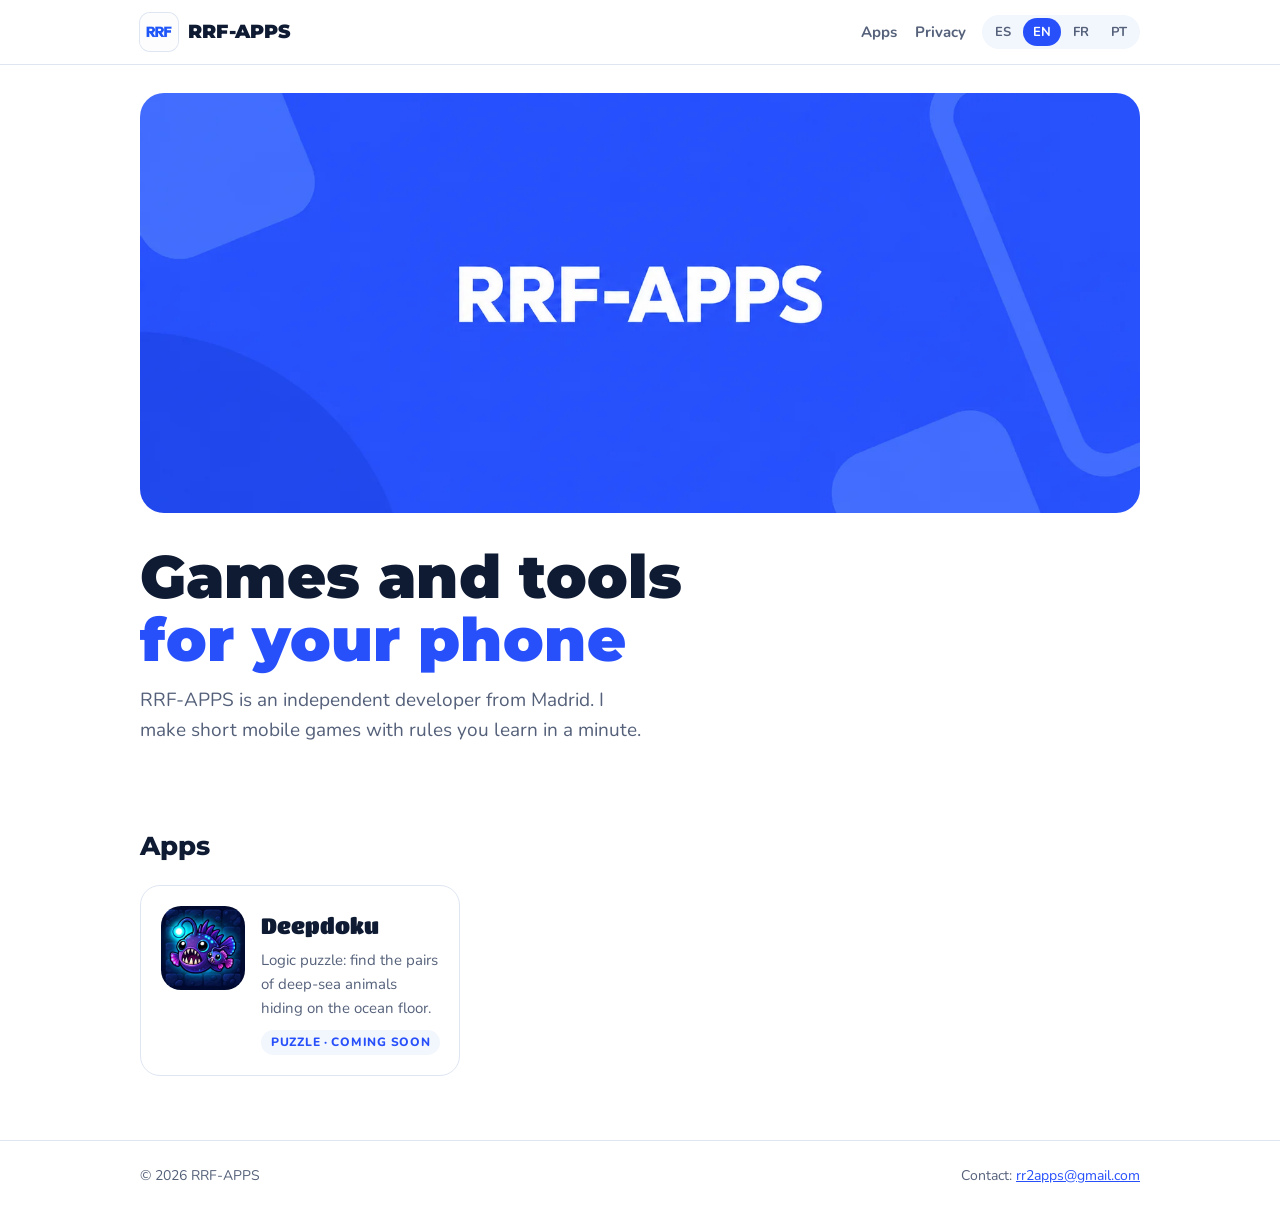
==== index.html @ 23fb0237 "Versión en la URL de estilos y JS para que no se mezclen con los de la caché Co-Authored-By: Claude " ====
<!doctype html>
<html lang="es" data-lang="es">
<head>
<meta charset="utf-8">
<meta name="viewport" content="width=device-width,initial-scale=1,viewport-fit=cover">
<title>RRF-APPS</title>
<meta name="title-es" content="RRF-APPS"><meta name="title-en" content="RRF-APPS"><meta name="title-fr" content="RRF-APPS"><meta name="title-pt" content="RRF-APPS">
<meta name="description" content="RRF-APPS: juegos y utilidades para Android.">
<meta name="theme-color" content="#1f5fd6">
<link rel="icon" href="favicon.png">
<link rel="apple-touch-icon" href="apple-touch-icon.png">
<link rel="preconnect" href="https://fonts.googleapis.com"><link rel="preconnect" href="https://fonts.gstatic.com" crossorigin>
<link rel="stylesheet" href="https://fonts.googleapis.com/css2?family=Montserrat:wght@700;800;900&family=Nunito:wght@500;700;800&display=swap">
<meta property="og:image" content="https://rirofer82.github.io/assets/img/og.jpg">
<link rel="stylesheet" href="assets/css/site.css?v=29f031b0">
<script src="assets/js/lang.js?v=90177235"></script>
</head>
<body>
<header class="top"><div class="wrap">
  <a class="brand" href="./"><img src="assets/img/rrf-logo.png" alt="">RRF-APPS</a>
  <nav class="links"><a href="./#apps"><span data-l="es">Apps</span><span data-l="en">Apps</span><span data-l="fr">Applis</span><span data-l="pt">Apps</span></a><a href="privacy/"><span data-l="es">Privacidad</span><span data-l="en">Privacy</span><span data-l="fr">Confidentialité</span><span data-l="pt">Privacidade</span></a></nav>
  <div class="langs" id="langs">
    <button type="button" class="lang-toggle" aria-expanded="false" aria-controls="lang-list" aria-label="Idioma / Language"><span class="cur">ES</span><svg width="12" height="12" viewBox="0 0 12 12" aria-hidden="true"><path d="M2.5 4.5 6 8l3.5-3.5" fill="none" stroke="currentColor" stroke-width="1.8" stroke-linecap="round" stroke-linejoin="round"/></svg></button>
    <div class="lang-list" id="lang-list" role="group" aria-label="Idioma / Language"><button type="button" data-set="es" aria-pressed="true"><b>ES</b><span class="lname">Español</span></button><button type="button" data-set="en" aria-pressed="false"><b>EN</b><span class="lname">English</span></button><button type="button" data-set="fr" aria-pressed="false"><b>FR</b><span class="lname">Français</span></button><button type="button" data-set="pt" aria-pressed="false"><b>PT</b><span class="lname">Português</span></button></div>
  </div>
</div></header>

<main class="wrap">
  <section class="hero"><img class="banner" src="assets/img/banner.webp" alt="RRF-APPS" width="1600" height="900"><div data-l="es"><h1>Juegos y utilidades <span>para tu móvil</span></h1><p>RRF-APPS es un desarrollador independiente de Madrid. Hago juegos cortos para el móvil con reglas que se entienden en un minuto.</p></div><div data-l="en"><h1>Games and tools <span>for your phone</span></h1><p>RRF-APPS is an independent developer from Madrid. I make short mobile games with rules you learn in a minute.</p></div><div data-l="fr"><h1>Jeux et outils <span>pour ton mobile</span></h1><p>RRF-APPS est un développeur indépendant basé à Madrid. Je crée des jeux mobiles courts, avec des règles qu'on comprend en une minute.</p></div><div data-l="pt"><h1>Jogos e utilitários <span>para o seu celular</span></h1><p>RRF-APPS é um desenvolvedor independente de Madri. Faço jogos curtos para celular, com regras que você aprende em um minuto.</p></div></section>
  <h2 class="section" id="apps"><span data-l="es">Apps</span><span data-l="en">Apps</span><span data-l="fr">Applis</span><span data-l="pt">Apps</span></h2>
  <div class="apps">
    <a class="app" href="deepdoku/"><img src="deepdoku/img/icon.webp" alt="" width="84" height="84">
      <div><h3>Deepdoku</h3><div data-l="es"><p>Puzzle de lógica: encuentra las parejas de animales en el fondo del mar.</p><span class="tag">Puzzle · Próximamente</span></div><div data-l="en"><p>Logic puzzle: find the pairs of deep-sea animals hiding on the ocean floor.</p><span class="tag">Puzzle · Coming soon</span></div><div data-l="fr"><p>Puzzle de logique : trouve les paires d'animaux cachées au fond de la mer.</p><span class="tag">Puzzle · Bientôt</span></div><div data-l="pt"><p>Quebra-cabeça de lógica: encontre os pares de animais no fundo do mar.</p><span class="tag">Quebra-cabeça · Em breve</span></div></div></a>
  </div>
</main>
<footer class="bottom"><div class="wrap">
  <span>© 2026 RRF-APPS</span>
  <span><span data-l="es">Contacto</span><span data-l="en">Contact</span><span data-l="fr">Contact</span><span data-l="pt">Contato</span>: <a href="mailto:rr2apps@gmail.com">rr2apps@gmail.com</a></span>
</div></footer>
</body>
</html>
---- assets/css/site.css ----
/* RRF-APPS — web de desarrollador. Portada clara con el azul de la marca; la página de Deepdoku, en su azul abisal. */
@font-face{font-family:"Titan One";src:url(TitanOne-Regular.ttf) format("truetype");font-display:swap}
:root{
  --bg:#ffffff; --bg-soft:#f2f6fd; --ink:#0f1b33; --ink-dim:#55617a; --line:#dfe6f2;
  --brand:#2750fb; --brand-ink:#ffffff; --card:#ffffff;
  --abyss:#081428; --abyss-2:#10264a; --glow:#5ff2ff;
  --font-brand:"Montserrat",system-ui,-apple-system,"Segoe UI",sans-serif;
  --font-display:"Titan One","Nunito",ui-rounded,system-ui,sans-serif;
  --font-body:"Nunito",ui-rounded,system-ui,-apple-system,"Segoe UI",sans-serif;
  color-scheme:light;
}
@media (prefers-color-scheme:dark){
  :root{--bg:#0b1220;--bg-soft:#111a2c;--ink:#e8eefb;--ink-dim:#9aa7c0;--line:#1e2a42;--brand:#6f8cff;--card:#121c30;color-scheme:dark}
}
*{box-sizing:border-box}
html{-webkit-text-size-adjust:100%}
body{margin:0;background:var(--bg);color:var(--ink);font:17px/1.6 var(--font-body)}
a{color:var(--brand)}
img{max-width:100%;display:block}
.wrap{max-width:1040px;margin:0 auto;padding-left:max(20px,env(safe-area-inset-left));padding-right:max(20px,env(safe-area-inset-right))}
.narrow{max-width:760px}

/* idiomas: solo se ve el bloque del idioma activo (sin JS se ve el español) */
[data-l]{display:none}
html[data-lang="es"] [data-l="es"],html[data-lang="en"] [data-l="en"],html[data-lang="fr"] [data-l="fr"],html[data-lang="pt"] [data-l="pt"]{display:revert}

header.top{border-bottom:1px solid var(--line);background:var(--bg)}
header.top .wrap{display:flex;align-items:center;gap:16px;min-height:64px;flex-wrap:wrap}
.brand{display:flex;align-items:center;gap:10px;text-decoration:none;color:var(--ink);font-family:var(--font-brand);font-weight:900;font-size:19px;letter-spacing:.01em}
.brand img{width:38px;height:38px;border-radius:10px;box-shadow:0 0 0 1px var(--line)}
nav.links{display:flex;gap:18px;margin-left:auto;font-weight:700;font-size:15px}
nav.links a{color:var(--ink-dim);text-decoration:none}
nav.links a:hover{color:var(--brand)}
/* selector de idioma: pastillas en escritorio, desplegable en móvil */
button{-webkit-tap-highlight-color:transparent}
.langs{position:relative}
.lang-list{display:flex;gap:2px;background:var(--bg-soft);border-radius:999px;padding:3px}
.lang-list button{font:inherit;font-size:13px;font-weight:800;border:0;background:transparent;color:var(--ink-dim);padding:4px 10px;border-radius:999px;cursor:pointer}
.lang-list button[aria-pressed="true"]{background:var(--brand);color:var(--brand-ink)}
.lang-list .lname{display:none}
.lang-toggle{display:none}
@media (max-width:640px){
  header.top .wrap{flex-wrap:nowrap;gap:10px;min-height:56px}
  .brand{font-size:16px;gap:8px;min-width:0}
  .brand img{width:32px;height:32px;border-radius:8px}
  nav.links{gap:12px;font-size:14px}
  .lang-toggle{display:inline-flex;align-items:center;gap:4px;font:inherit;font-size:13px;font-weight:800;color:var(--ink);background:var(--bg-soft);border:1px solid var(--line);border-radius:999px;padding:5px 9px 5px 11px;cursor:pointer}
  .lang-list{display:none;position:absolute;right:0;top:calc(100% + 8px);z-index:10;flex-direction:column;gap:2px;padding:6px;border-radius:14px;
    background:var(--card);border:1px solid var(--line);box-shadow:0 12px 30px rgba(15,27,51,.16);min-width:160px}
  .langs.open .lang-list{display:flex}
  .lang-list button{display:flex;gap:10px;align-items:center;justify-content:flex-start;padding:9px 12px;border-radius:10px;font-size:15px;text-align:left}
  .lang-list button b{width:26px}
  .lang-list .lname{display:inline;font-weight:700}
  body{font-size:16px}
  .hero{padding-block:16px 24px}
  .hero .banner{border-radius:18px;margin-bottom:22px}
  .hero h1{font-size:30px}
  .hero p{font-size:17px}
  h2.section{margin-top:28px}
  .app{grid-template-columns:64px 1fr;padding:16px;gap:14px}
  .app img{width:64px;height:64px;border-radius:16px}
  .dd .wrap{padding-block:28px}
  .dd-head img{width:64px;height:64px;border-radius:16px}
  .dd-body{gap:28px;margin-top:28px}
  .btn{font-size:16px;padding:8px 18px 10px}
  .legal{padding-block:28px}
  footer.bottom{margin-top:40px}
  footer.bottom .wrap{flex-direction:column;gap:6px}
}
@media (max-width:360px){nav.links a:first-child{display:none}}

footer.bottom{border-top:1px solid var(--line);margin-top:64px;color:var(--ink-dim);font-size:14px}
footer.bottom .wrap{display:flex;gap:16px;flex-wrap:wrap;justify-content:space-between;padding-block:24px}

/* portada */
.hero{padding-block:28px 40px}
.hero .banner{width:100%;height:auto;aspect-ratio:16/9;object-fit:cover;border-radius:24px;margin-bottom:32px;max-height:420px}
.hero h1{font-family:var(--font-brand);font-weight:900;font-size:clamp(36px,7vw,60px);line-height:1.05;margin:0 0 14px;text-wrap:balance}
.hero h1 span{color:var(--brand)}
.hero p{font-size:19px;color:var(--ink-dim);max-width:46ch;margin:0}
h2.section{font-family:var(--font-brand);font-weight:800;font-size:26px;margin:40px 0 18px}
.apps{display:grid;grid-template-columns:repeat(auto-fill,minmax(300px,1fr));gap:20px}
.app{display:grid;grid-template-columns:84px 1fr;gap:16px;align-items:start;padding:20px;border:1px solid var(--line);border-radius:20px;background:var(--card);text-decoration:none;color:inherit;transition:transform .15s,box-shadow .15s}
.app:hover{transform:translateY(-2px);box-shadow:0 10px 30px rgba(15,27,51,.08)}
.app img{width:84px;height:84px;border-radius:20px}
.app h3{margin:2px 0 4px;font-family:var(--font-display);font-weight:400;font-size:22px;color:var(--ink)}
.app p{margin:0;color:var(--ink-dim);font-size:15px}
.tag{display:inline-block;white-space:nowrap;margin-top:10px;font-size:12px;font-weight:800;letter-spacing:.06em;text-transform:uppercase;color:var(--brand);background:var(--bg-soft);padding:3px 10px;border-radius:999px}

/* página de Deepdoku */
.dd{background:radial-gradient(120% 80% at 50% 0%,var(--abyss-2),var(--abyss) 70%);color:#e6f3ff}
.dd .wrap{padding-block:48px}
.dd-head{display:flex;gap:18px;align-items:center;margin-bottom:24px}
.dd-head img{width:88px;height:88px;border-radius:22px;box-shadow:0 0 24px rgba(95,242,255,.35)}
.dd-head h1{font-family:var(--font-display);font-weight:400;font-size:clamp(34px,6vw,52px);margin:0;line-height:1}
.dd-head p{margin:6px 0 0;color:#9fe9ff;font-weight:800;letter-spacing:.12em;text-transform:uppercase;font-size:13px}
.feature{border-radius:20px;box-shadow:0 20px 60px rgba(0,0,0,.45);width:100%;height:auto;aspect-ratio:1024/500}
.cta{display:flex;gap:12px;flex-wrap:wrap;align-items:center;margin-top:24px}
.btn{display:inline-flex;align-items:center;gap:8px;font-family:var(--font-display);font-size:18px;color:#fff;text-decoration:none;border:3px solid #0b0a35;border-radius:999px;padding:8px 24px 10px;
  background:linear-gradient(180deg,#7cf3ff 0%,#2ec9e6 48%,#1592c4 52%,#1aa6d6 100%);box-shadow:inset 0 3px 0 rgba(255,255,255,.55),0 4px 0 #0b0a35;text-shadow:0 2px 0 #0b5a86}
.btn.soon{background:#1b2c4d;box-shadow:inset 0 2px 0 rgba(255,255,255,.12),0 4px 0 #0b0a35;text-shadow:none;cursor:default}
.dd-body{display:grid;grid-template-columns:minmax(0,1fr) minmax(0,1fr);gap:40px;margin-top:40px}
@media (max-width:760px){.dd-body{grid-template-columns:1fr}}
.dd-body h2{font-family:var(--font-display);font-weight:400;font-size:24px;margin:0 0 10px}
.dd-body p,.dd-body li{color:#c9d8ee}
.rules{list-style:none;padding:0;margin:0;display:grid;gap:12px}
.rules li{display:grid;grid-template-columns:32px 1fr;gap:12px;align-items:start}
.rules .n{width:32px;height:32px;border-radius:50%;display:grid;place-items:center;background:rgba(95,242,255,.15);border:1.5px solid rgba(95,242,255,.6);font-family:var(--font-display);color:var(--glow)}
.rules b{color:var(--glow)}
.shots{display:flex;gap:14px;overflow-x:auto;padding:6px 2px 14px;margin-top:36px;scroll-snap-type:x mandatory}
.shots img{flex:none;width:min(220px,58vw);aspect-ratio:9/16;height:auto;border-radius:18px;box-shadow:0 10px 30px rgba(0,0,0,.4);scroll-snap-align:start}
.dd a{color:var(--glow)}

/* política */
.legal{padding-block:48px}
.legal h1{font-family:var(--font-brand);font-weight:800;font-size:clamp(30px,5vw,42px);line-height:1.1;margin:0 0 6px;text-wrap:balance}
.legal .meta{color:var(--ink-dim);margin:0 0 28px;font-size:15px}
.legal h2{font-size:20px;margin:32px 0 8px}
.legal ul{padding-left:22px}
.legal li{margin:4px 0}
.legal .box{background:var(--bg-soft);border:1px solid var(--line);border-radius:16px;padding:16px 20px;margin:20px 0}
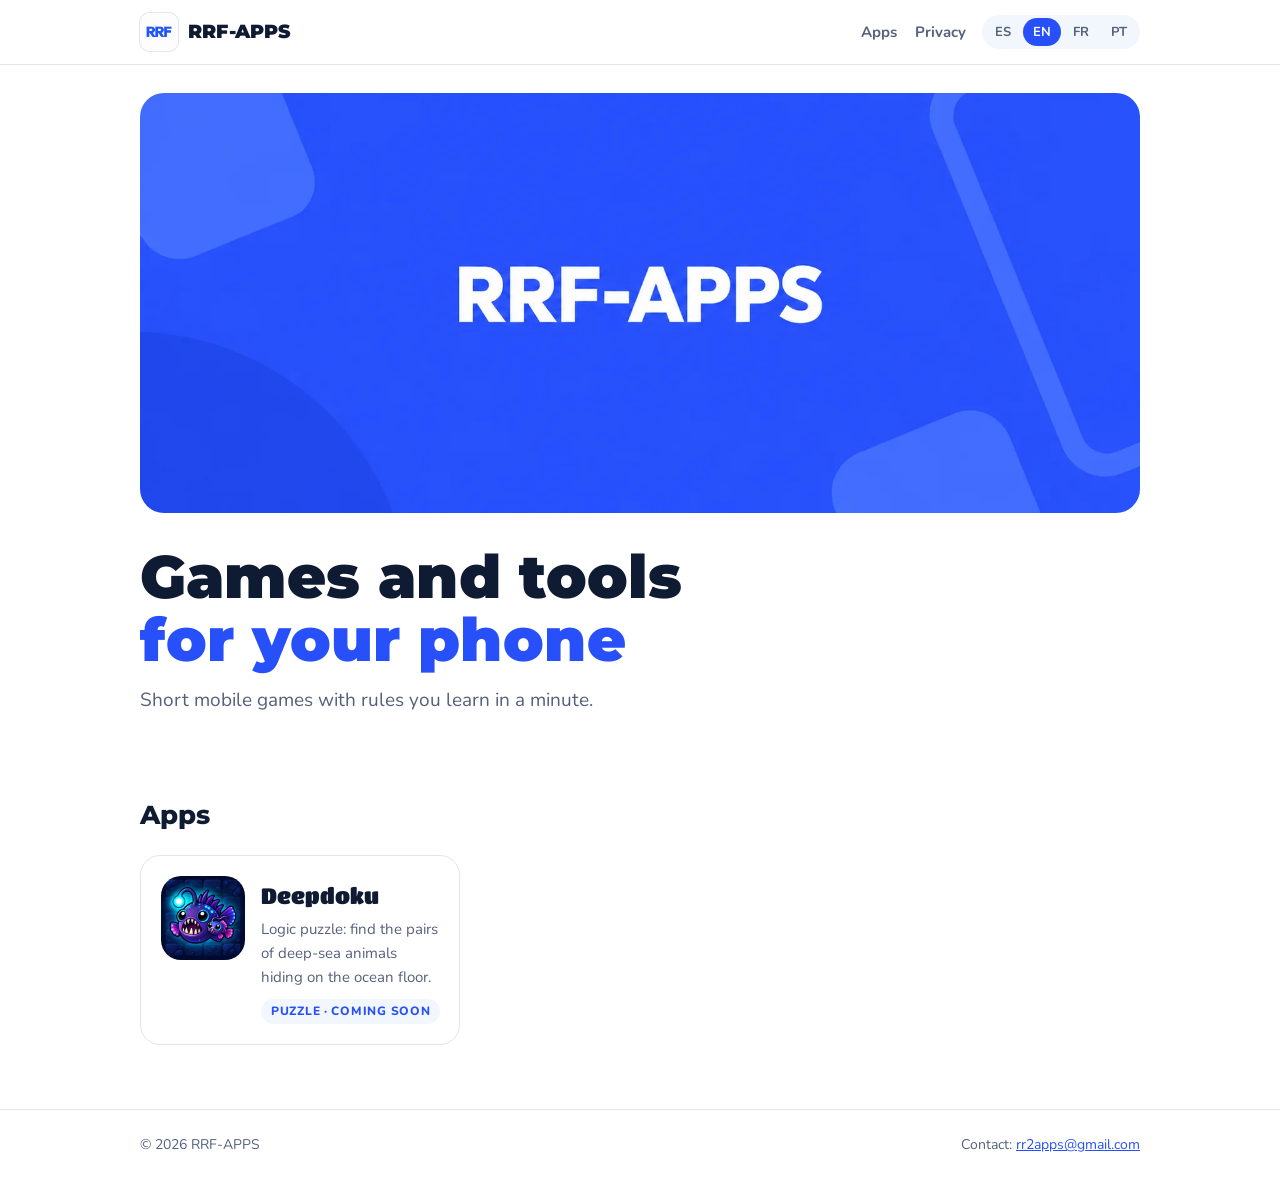
==== commit 73394b11: "Quitar datos personales de la web (ciudad y tipo de desarrollador) Co-Authored-By: Claude Opus 5.5 <" ====
--- a/index.html
+++ b/index.html
@@ -26,7 +26,7 @@
 </div></header>
 
 <main class="wrap">
-  <section class="hero"><img class="banner" src="assets/img/banner.webp" alt="RRF-APPS" width="1600" height="900"><div data-l="es"><h1>Juegos y utilidades <span>para tu móvil</span></h1><p>RRF-APPS es un desarrollador independiente de Madrid. Hago juegos cortos para el móvil con reglas que se entienden en un minuto.</p></div><div data-l="en"><h1>Games and tools <span>for your phone</span></h1><p>RRF-APPS is an independent developer from Madrid. I make short mobile games with rules you learn in a minute.</p></div><div data-l="fr"><h1>Jeux et outils <span>pour ton mobile</span></h1><p>RRF-APPS est un développeur indépendant basé à Madrid. Je crée des jeux mobiles courts, avec des règles qu'on comprend en une minute.</p></div><div data-l="pt"><h1>Jogos e utilitários <span>para o seu celular</span></h1><p>RRF-APPS é um desenvolvedor independente de Madri. Faço jogos curtos para celular, com regras que você aprende em um minuto.</p></div></section>
+  <section class="hero"><img class="banner" src="assets/img/banner.webp" alt="RRF-APPS" width="1600" height="900"><div data-l="es"><h1>Juegos y utilidades <span>para tu móvil</span></h1><p>Juegos cortos para el móvil, con reglas que se entienden en un minuto.</p></div><div data-l="en"><h1>Games and tools <span>for your phone</span></h1><p>Short mobile games with rules you learn in a minute.</p></div><div data-l="fr"><h1>Jeux et outils <span>pour ton mobile</span></h1><p>Des jeux mobiles courts, avec des règles qu'on comprend en une minute.</p></div><div data-l="pt"><h1>Jogos e utilitários <span>para o seu celular</span></h1><p>Jogos curtos para celular, com regras que você aprende em um minuto.</p></div></section>
   <h2 class="section" id="apps"><span data-l="es">Apps</span><span data-l="en">Apps</span><span data-l="fr">Applis</span><span data-l="pt">Apps</span></h2>
   <div class="apps">
     <a class="app" href="deepdoku/"><img src="deepdoku/img/icon.webp" alt="" width="84" height="84">
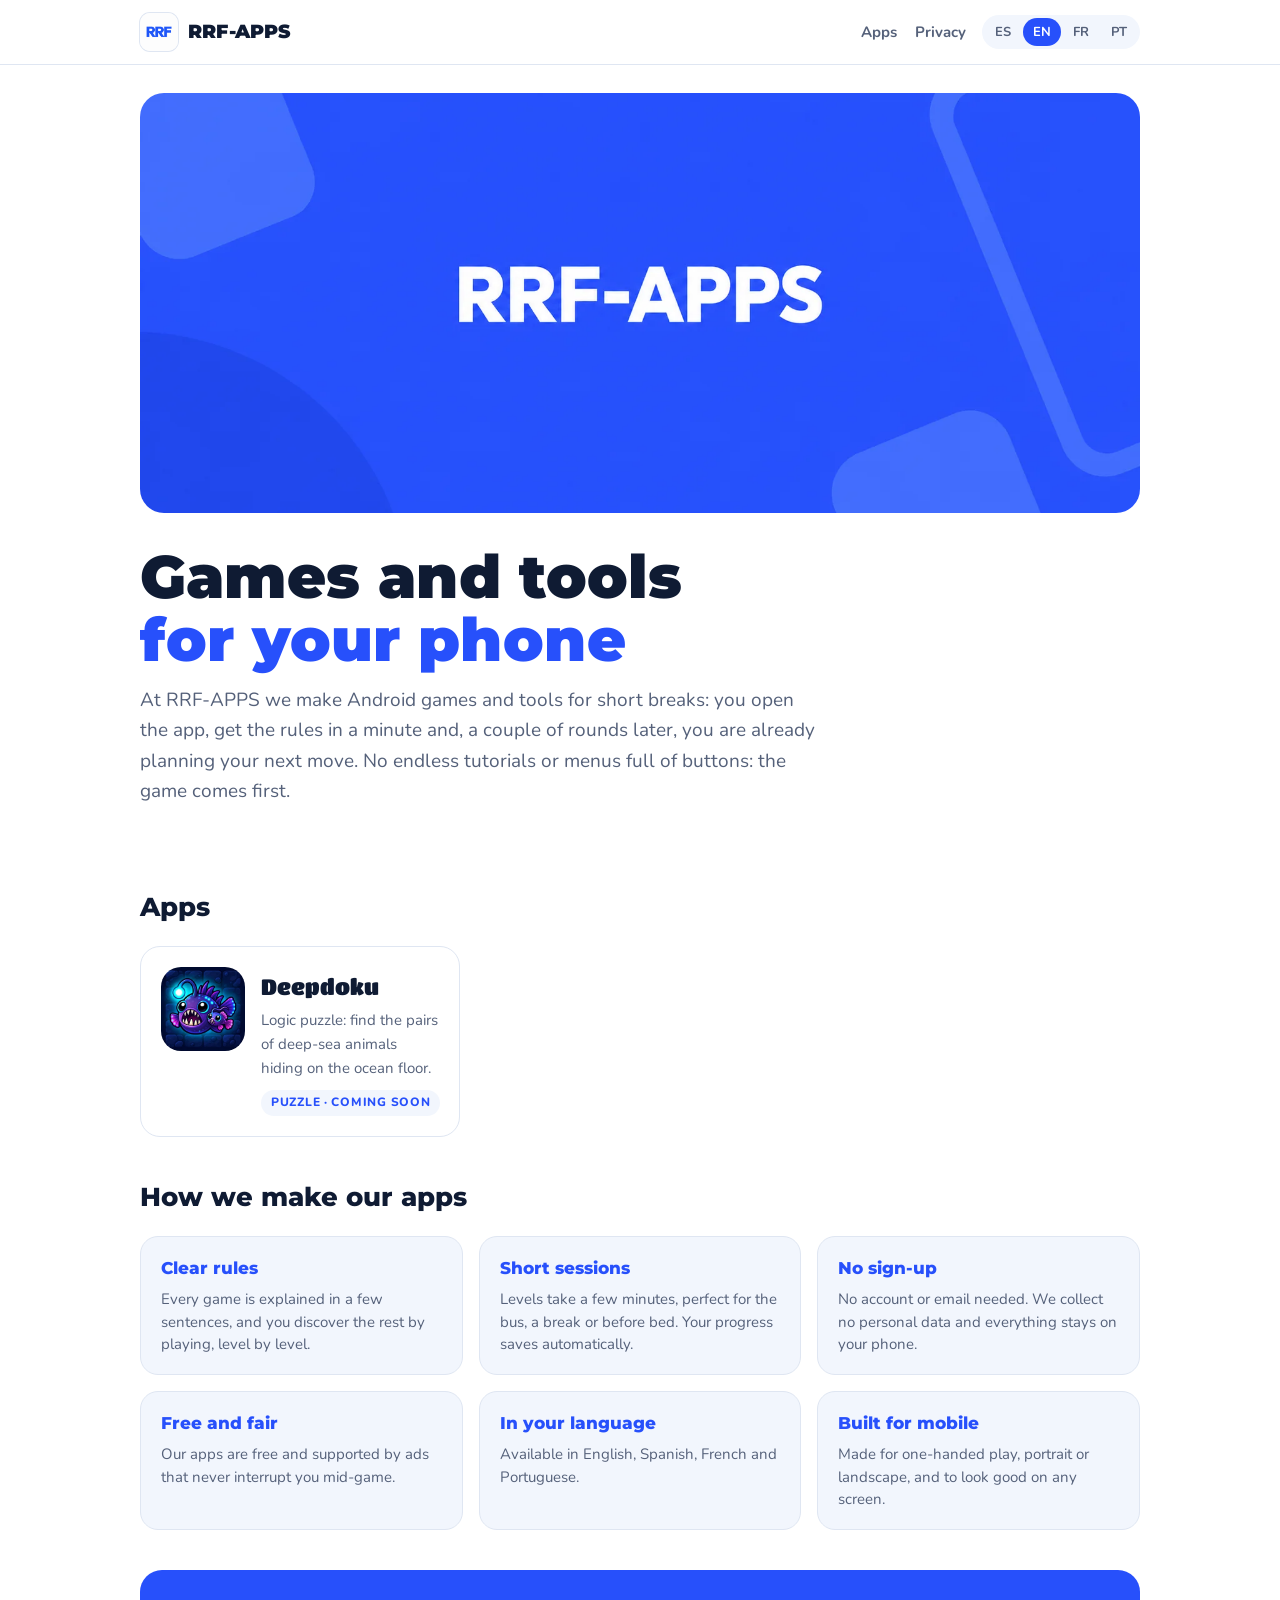
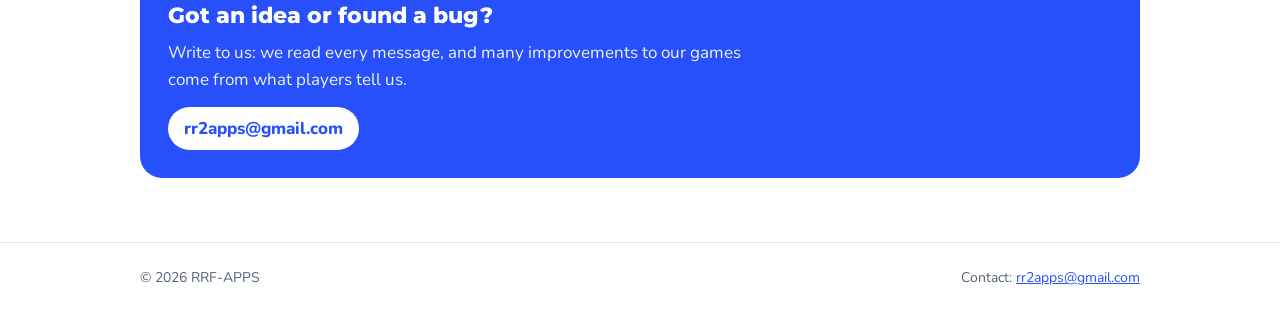
==== commit 07ad1494: "Portada con más contenido: presentación, cómo hacemos las apps y contacto Co-Authored-By: Claude Opu" ====
--- a/index.html
+++ b/index.html
@@ -12,7 +12,7 @@
 <link rel="preconnect" href="https://fonts.googleapis.com"><link rel="preconnect" href="https://fonts.gstatic.com" crossorigin>
 <link rel="stylesheet" href="https://fonts.googleapis.com/css2?family=Montserrat:wght@700;800;900&family=Nunito:wght@500;700;800&display=swap">
 <meta property="og:image" content="https://rirofer82.github.io/assets/img/og.jpg">
-<link rel="stylesheet" href="assets/css/site.css?v=29f031b0">
+<link rel="stylesheet" href="assets/css/site.css?v=770396ac">
 <script src="assets/js/lang.js?v=90177235"></script>
 </head>
 <body>
@@ -26,12 +26,15 @@
 </div></header>
 
 <main class="wrap">
-  <section class="hero"><img class="banner" src="assets/img/banner.webp" alt="RRF-APPS" width="1600" height="900"><div data-l="es"><h1>Juegos y utilidades <span>para tu móvil</span></h1><p>Juegos cortos para el móvil, con reglas que se entienden en un minuto.</p></div><div data-l="en"><h1>Games and tools <span>for your phone</span></h1><p>Short mobile games with rules you learn in a minute.</p></div><div data-l="fr"><h1>Jeux et outils <span>pour ton mobile</span></h1><p>Des jeux mobiles courts, avec des règles qu'on comprend en une minute.</p></div><div data-l="pt"><h1>Jogos e utilitários <span>para o seu celular</span></h1><p>Jogos curtos para celular, com regras que você aprende em um minuto.</p></div></section>
+  <section class="hero"><img class="banner" src="assets/img/banner.webp" alt="RRF-APPS" width="1600" height="900"><div data-l="es"><h1>Juegos y utilidades <span>para tu móvil</span></h1><p>En RRF-APPS hacemos juegos y utilidades para Android pensados para ratos cortos: abres la app, entiendes las reglas en un minuto y en un par de partidas ya estás pensando el siguiente movimiento. Nada de tutoriales eternos ni menús llenos de botones: el juego es lo primero.</p></div><div data-l="en"><h1>Games and tools <span>for your phone</span></h1><p>At RRF-APPS we make Android games and tools for short breaks: you open the app, get the rules in a minute and, a couple of rounds later, you are already planning your next move. No endless tutorials or menus full of buttons: the game comes first.</p></div><div data-l="fr"><h1>Jeux et outils <span>pour ton mobile</span></h1><p>Chez RRF-APPS, nous créons des jeux et des outils pour Android pensés pour les petites pauses : tu ouvres l'appli, tu comprends les règles en une minute et, après deux parties, tu réfléchis déjà à ton prochain coup. Pas de tutoriels interminables ni de menus remplis de boutons : le jeu passe en premier.</p></div><div data-l="pt"><h1>Jogos e utilitários <span>para o seu celular</span></h1><p>Na RRF-APPS fazemos jogos e utilitários para Android pensados para momentos rápidos: você abre o app, entende as regras em um minuto e, depois de duas partidas, já está planejando a próxima jogada. Nada de tutoriais intermináveis nem menus cheios de botões: o jogo vem primeiro.</p></div></section>
   <h2 class="section" id="apps"><span data-l="es">Apps</span><span data-l="en">Apps</span><span data-l="fr">Applis</span><span data-l="pt">Apps</span></h2>
   <div class="apps">
     <a class="app" href="deepdoku/"><img src="deepdoku/img/icon.webp" alt="" width="84" height="84">
       <div><h3>Deepdoku</h3><div data-l="es"><p>Puzzle de lógica: encuentra las parejas de animales en el fondo del mar.</p><span class="tag">Puzzle · Próximamente</span></div><div data-l="en"><p>Logic puzzle: find the pairs of deep-sea animals hiding on the ocean floor.</p><span class="tag">Puzzle · Coming soon</span></div><div data-l="fr"><p>Puzzle de logique : trouve les paires d'animaux cachées au fond de la mer.</p><span class="tag">Puzzle · Bientôt</span></div><div data-l="pt"><p>Quebra-cabeça de lógica: encontre os pares de animais no fundo do mar.</p><span class="tag">Quebra-cabeça · Em breve</span></div></div></a>
   </div>
+  <h2 class="section"><span data-l="es">Cómo hacemos nuestras apps</span><span data-l="en">How we make our apps</span><span data-l="fr">Comment nous créons nos applis</span><span data-l="pt">Como fazemos nossos apps</span></h2>
+  <div data-l="es"><div class="values"><div class="value"><h3>Reglas claras</h3><p>Cada juego se explica en pocas frases y el resto lo vas descubriendo jugando, nivel a nivel.</p></div><div class="value"><h3>Partidas cortas</h3><p>Niveles de unos minutos, para jugar en el metro, en una pausa o antes de dormir. Tu progreso se guarda solo.</p></div><div class="value"><h3>Sin registro</h3><p>No hace falta cuenta ni correo. No recogemos datos personales y todo se queda en tu móvil.</p></div><div class="value"><h3>Gratis y justo</h3><p>Nuestras apps son gratuitas y se mantienen con anuncios, sin interrumpir a mitad de partida.</p></div><div class="value"><h3>En tu idioma</h3><p>Disponibles en español, inglés, francés y portugués.</p></div><div class="value"><h3>Diseño para el móvil</h3><p>Pensadas para jugar con una mano, en vertical o en horizontal, y que se vean bien en cualquier pantalla.</p></div></div></div><div data-l="en"><div class="values"><div class="value"><h3>Clear rules</h3><p>Every game is explained in a few sentences, and you discover the rest by playing, level by level.</p></div><div class="value"><h3>Short sessions</h3><p>Levels take a few minutes, perfect for the bus, a break or before bed. Your progress saves automatically.</p></div><div class="value"><h3>No sign-up</h3><p>No account or email needed. We collect no personal data and everything stays on your phone.</p></div><div class="value"><h3>Free and fair</h3><p>Our apps are free and supported by ads that never interrupt you mid-game.</p></div><div class="value"><h3>In your language</h3><p>Available in English, Spanish, French and Portuguese.</p></div><div class="value"><h3>Built for mobile</h3><p>Made for one-handed play, portrait or landscape, and to look good on any screen.</p></div></div></div><div data-l="fr"><div class="values"><div class="value"><h3>Des règles claires</h3><p>Chaque jeu s'explique en quelques phrases, et tu découvres le reste en jouant, niveau après niveau.</p></div><div class="value"><h3>Des parties courtes</h3><p>Des niveaux de quelques minutes, pour le métro, une pause ou avant de dormir. Ta progression s'enregistre toute seule.</p></div><div class="value"><h3>Sans inscription</h3><p>Pas de compte ni d'e-mail. Nous ne collectons aucune donnée personnelle et tout reste sur ton téléphone.</p></div><div class="value"><h3>Gratuit et équitable</h3><p>Nos applis sont gratuites et financées par des publicités qui ne t'interrompent jamais en pleine partie.</p></div><div class="value"><h3>Dans ta langue</h3><p>Disponibles en français, anglais, espagnol et portugais.</p></div><div class="value"><h3>Pensé pour le mobile</h3><p>Conçues pour jouer d'une main, en portrait ou en paysage, et pour bien s'afficher sur tous les écrans.</p></div></div></div><div data-l="pt"><div class="values"><div class="value"><h3>Regras claras</h3><p>Cada jogo se explica em poucas frases, e o resto você descobre jogando, nível por nível.</p></div><div class="value"><h3>Partidas curtas</h3><p>Níveis de poucos minutos, para o metrô, uma pausa ou antes de dormir. Seu progresso é salvo sozinho.</p></div><div class="value"><h3>Sem cadastro</h3><p>Não precisa de conta nem e-mail. Não coletamos dados pessoais e tudo fica no seu celular.</p></div><div class="value"><h3>Grátis e justo</h3><p>Nossos apps são gratuitos e mantidos por anúncios que nunca interrompem no meio da partida.</p></div><div class="value"><h3>No seu idioma</h3><p>Disponíveis em português, inglês, espanhol e francês.</p></div><div class="value"><h3>Feito para celular</h3><p>Pensados para jogar com uma mão, na vertical ou na horizontal, e para ficar bonitos em qualquer tela.</p></div></div></div>
+  <div class="contact-box"><div data-l="es"><h2>¿Tienes una idea o has encontrado un fallo?</h2><p>Escríbenos: leemos todos los mensajes y muchas mejoras de nuestros juegos salen de lo que nos contáis los jugadores.</p></div><div data-l="en"><h2>Got an idea or found a bug?</h2><p>Write to us: we read every message, and many improvements to our games come from what players tell us.</p></div><div data-l="fr"><h2>Une idée ou un bug ?</h2><p>Écris-nous : nous lisons tous les messages, et beaucoup d'améliorations de nos jeux viennent de ce que nous racontent les joueurs.</p></div><div data-l="pt"><h2>Tem uma ideia ou encontrou um erro?</h2><p>Escreva para nós: lemos todas as mensagens, e muitas melhorias dos nossos jogos vêm do que os jogadores nos contam.</p></div><a class="mail" href="mailto:rr2apps@gmail.com">rr2apps@gmail.com</a></div>
 </main>
 <footer class="bottom"><div class="wrap">
   <span>© 2026 RRF-APPS</span>
--- a/assets/css/site.css
+++ b/assets/css/site.css
@@ -119,3 +119,15 @@
 .legal ul{padding-left:22px}
 .legal li{margin:4px 0}
 .legal .box{background:var(--bg-soft);border:1px solid var(--line);border-radius:16px;padding:16px 20px;margin:20px 0}
+
+/* portada: cómo hacemos las apps y contacto */
+.hero p{max-width:62ch}
+.values{display:grid;grid-template-columns:repeat(auto-fill,minmax(250px,1fr));gap:16px}
+.value{padding:18px 20px;border-radius:18px;background:var(--bg-soft);border:1px solid var(--line)}
+.value h3{margin:0 0 6px;font-family:var(--font-brand);font-weight:800;font-size:17px;color:var(--brand)}
+.value p{margin:0;color:var(--ink-dim);font-size:15px;line-height:1.5}
+.contact-box{margin-top:40px;padding:28px;border-radius:22px;background:var(--brand);color:#fff}
+.contact-box h2{margin:0 0 6px;font-family:var(--font-brand);font-weight:800;font-size:22px}
+.contact-box p{margin:0 0 14px;opacity:.92;max-width:60ch}
+.contact-box .mail{display:inline-block;color:var(--brand);background:#fff;font-weight:800;text-decoration:none;padding:8px 16px;border-radius:999px}
+@media (max-width:640px){.contact-box{padding:22px;margin-top:28px}.contact-box h2{font-size:19px}}
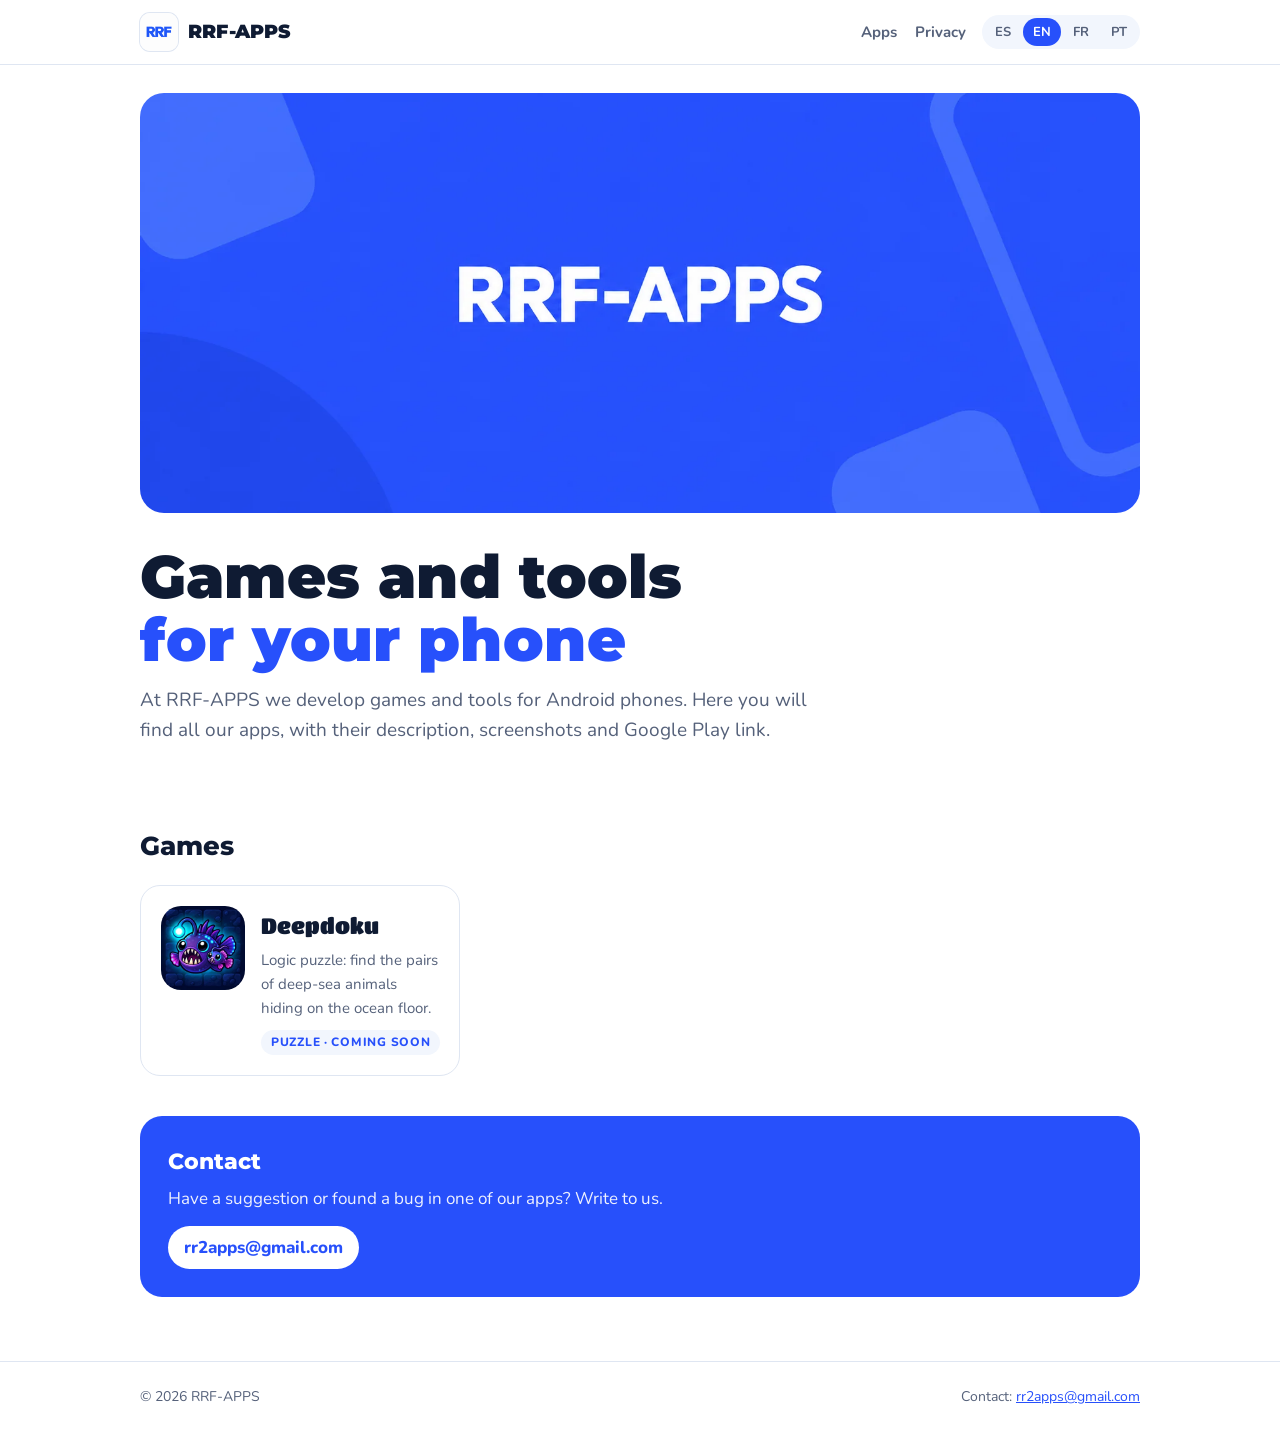
==== commit 378fb8a1: "Portada: texto sencillo sobre juegos y utilidades, sección Juegos y contacto Co-Authored-By: Claude " ====
--- a/index.html
+++ b/index.html
@@ -12,7 +12,7 @@
 <link rel="preconnect" href="https://fonts.googleapis.com"><link rel="preconnect" href="https://fonts.gstatic.com" crossorigin>
 <link rel="stylesheet" href="https://fonts.googleapis.com/css2?family=Montserrat:wght@700;800;900&family=Nunito:wght@500;700;800&display=swap">
 <meta property="og:image" content="https://rirofer82.github.io/assets/img/og.jpg">
-<link rel="stylesheet" href="assets/css/site.css?v=770396ac">
+<link rel="stylesheet" href="assets/css/site.css?v=ddb85e23">
 <script src="assets/js/lang.js?v=90177235"></script>
 </head>
 <body>
@@ -26,15 +26,13 @@
 </div></header>
 
 <main class="wrap">
-  <section class="hero"><img class="banner" src="assets/img/banner.webp" alt="RRF-APPS" width="1600" height="900"><div data-l="es"><h1>Juegos y utilidades <span>para tu móvil</span></h1><p>En RRF-APPS hacemos juegos y utilidades para Android pensados para ratos cortos: abres la app, entiendes las reglas en un minuto y en un par de partidas ya estás pensando el siguiente movimiento. Nada de tutoriales eternos ni menús llenos de botones: el juego es lo primero.</p></div><div data-l="en"><h1>Games and tools <span>for your phone</span></h1><p>At RRF-APPS we make Android games and tools for short breaks: you open the app, get the rules in a minute and, a couple of rounds later, you are already planning your next move. No endless tutorials or menus full of buttons: the game comes first.</p></div><div data-l="fr"><h1>Jeux et outils <span>pour ton mobile</span></h1><p>Chez RRF-APPS, nous créons des jeux et des outils pour Android pensés pour les petites pauses : tu ouvres l'appli, tu comprends les règles en une minute et, après deux parties, tu réfléchis déjà à ton prochain coup. Pas de tutoriels interminables ni de menus remplis de boutons : le jeu passe en premier.</p></div><div data-l="pt"><h1>Jogos e utilitários <span>para o seu celular</span></h1><p>Na RRF-APPS fazemos jogos e utilitários para Android pensados para momentos rápidos: você abre o app, entende as regras em um minuto e, depois de duas partidas, já está planejando a próxima jogada. Nada de tutoriais intermináveis nem menus cheios de botões: o jogo vem primeiro.</p></div></section>
-  <h2 class="section" id="apps"><span data-l="es">Apps</span><span data-l="en">Apps</span><span data-l="fr">Applis</span><span data-l="pt">Apps</span></h2>
+  <section class="hero"><img class="banner" src="assets/img/banner.webp" alt="RRF-APPS" width="1600" height="900"><div data-l="es"><h1>Juegos y utilidades <span>para tu móvil</span></h1><p>En RRF-APPS desarrollamos juegos y utilidades para móviles Android. Aquí encontrarás todas nuestras apps, con su descripción, capturas y enlace a Google Play.</p></div><div data-l="en"><h1>Games and tools <span>for your phone</span></h1><p>At RRF-APPS we develop games and tools for Android phones. Here you will find all our apps, with their description, screenshots and Google Play link.</p></div><div data-l="fr"><h1>Jeux et outils <span>pour ton mobile</span></h1><p>Chez RRF-APPS, nous développons des jeux et des outils pour les téléphones Android. Tu trouveras ici toutes nos applis, avec leur description, des captures d'écran et le lien vers Google Play.</p></div><div data-l="pt"><h1>Jogos e utilitários <span>para o seu celular</span></h1><p>Na RRF-APPS desenvolvemos jogos e utilitários para celulares Android. Aqui você encontra todos os nossos apps, com descrição, capturas de tela e link para o Google Play.</p></div></section>
+  <h2 class="section" id="apps"><span data-l="es">Juegos</span><span data-l="en">Games</span><span data-l="fr">Jeux</span><span data-l="pt">Jogos</span></h2>
   <div class="apps">
     <a class="app" href="deepdoku/"><img src="deepdoku/img/icon.webp" alt="" width="84" height="84">
       <div><h3>Deepdoku</h3><div data-l="es"><p>Puzzle de lógica: encuentra las parejas de animales en el fondo del mar.</p><span class="tag">Puzzle · Próximamente</span></div><div data-l="en"><p>Logic puzzle: find the pairs of deep-sea animals hiding on the ocean floor.</p><span class="tag">Puzzle · Coming soon</span></div><div data-l="fr"><p>Puzzle de logique : trouve les paires d'animaux cachées au fond de la mer.</p><span class="tag">Puzzle · Bientôt</span></div><div data-l="pt"><p>Quebra-cabeça de lógica: encontre os pares de animais no fundo do mar.</p><span class="tag">Quebra-cabeça · Em breve</span></div></div></a>
   </div>
-  <h2 class="section"><span data-l="es">Cómo hacemos nuestras apps</span><span data-l="en">How we make our apps</span><span data-l="fr">Comment nous créons nos applis</span><span data-l="pt">Como fazemos nossos apps</span></h2>
-  <div data-l="es"><div class="values"><div class="value"><h3>Reglas claras</h3><p>Cada juego se explica en pocas frases y el resto lo vas descubriendo jugando, nivel a nivel.</p></div><div class="value"><h3>Partidas cortas</h3><p>Niveles de unos minutos, para jugar en el metro, en una pausa o antes de dormir. Tu progreso se guarda solo.</p></div><div class="value"><h3>Sin registro</h3><p>No hace falta cuenta ni correo. No recogemos datos personales y todo se queda en tu móvil.</p></div><div class="value"><h3>Gratis y justo</h3><p>Nuestras apps son gratuitas y se mantienen con anuncios, sin interrumpir a mitad de partida.</p></div><div class="value"><h3>En tu idioma</h3><p>Disponibles en español, inglés, francés y portugués.</p></div><div class="value"><h3>Diseño para el móvil</h3><p>Pensadas para jugar con una mano, en vertical o en horizontal, y que se vean bien en cualquier pantalla.</p></div></div></div><div data-l="en"><div class="values"><div class="value"><h3>Clear rules</h3><p>Every game is explained in a few sentences, and you discover the rest by playing, level by level.</p></div><div class="value"><h3>Short sessions</h3><p>Levels take a few minutes, perfect for the bus, a break or before bed. Your progress saves automatically.</p></div><div class="value"><h3>No sign-up</h3><p>No account or email needed. We collect no personal data and everything stays on your phone.</p></div><div class="value"><h3>Free and fair</h3><p>Our apps are free and supported by ads that never interrupt you mid-game.</p></div><div class="value"><h3>In your language</h3><p>Available in English, Spanish, French and Portuguese.</p></div><div class="value"><h3>Built for mobile</h3><p>Made for one-handed play, portrait or landscape, and to look good on any screen.</p></div></div></div><div data-l="fr"><div class="values"><div class="value"><h3>Des règles claires</h3><p>Chaque jeu s'explique en quelques phrases, et tu découvres le reste en jouant, niveau après niveau.</p></div><div class="value"><h3>Des parties courtes</h3><p>Des niveaux de quelques minutes, pour le métro, une pause ou avant de dormir. Ta progression s'enregistre toute seule.</p></div><div class="value"><h3>Sans inscription</h3><p>Pas de compte ni d'e-mail. Nous ne collectons aucune donnée personnelle et tout reste sur ton téléphone.</p></div><div class="value"><h3>Gratuit et équitable</h3><p>Nos applis sont gratuites et financées par des publicités qui ne t'interrompent jamais en pleine partie.</p></div><div class="value"><h3>Dans ta langue</h3><p>Disponibles en français, anglais, espagnol et portugais.</p></div><div class="value"><h3>Pensé pour le mobile</h3><p>Conçues pour jouer d'une main, en portrait ou en paysage, et pour bien s'afficher sur tous les écrans.</p></div></div></div><div data-l="pt"><div class="values"><div class="value"><h3>Regras claras</h3><p>Cada jogo se explica em poucas frases, e o resto você descobre jogando, nível por nível.</p></div><div class="value"><h3>Partidas curtas</h3><p>Níveis de poucos minutos, para o metrô, uma pausa ou antes de dormir. Seu progresso é salvo sozinho.</p></div><div class="value"><h3>Sem cadastro</h3><p>Não precisa de conta nem e-mail. Não coletamos dados pessoais e tudo fica no seu celular.</p></div><div class="value"><h3>Grátis e justo</h3><p>Nossos apps são gratuitos e mantidos por anúncios que nunca interrompem no meio da partida.</p></div><div class="value"><h3>No seu idioma</h3><p>Disponíveis em português, inglês, espanhol e francês.</p></div><div class="value"><h3>Feito para celular</h3><p>Pensados para jogar com uma mão, na vertical ou na horizontal, e para ficar bonitos em qualquer tela.</p></div></div></div>
-  <div class="contact-box"><div data-l="es"><h2>¿Tienes una idea o has encontrado un fallo?</h2><p>Escríbenos: leemos todos los mensajes y muchas mejoras de nuestros juegos salen de lo que nos contáis los jugadores.</p></div><div data-l="en"><h2>Got an idea or found a bug?</h2><p>Write to us: we read every message, and many improvements to our games come from what players tell us.</p></div><div data-l="fr"><h2>Une idée ou un bug ?</h2><p>Écris-nous : nous lisons tous les messages, et beaucoup d'améliorations de nos jeux viennent de ce que nous racontent les joueurs.</p></div><div data-l="pt"><h2>Tem uma ideia ou encontrou um erro?</h2><p>Escreva para nós: lemos todas as mensagens, e muitas melhorias dos nossos jogos vêm do que os jogadores nos contam.</p></div><a class="mail" href="mailto:rr2apps@gmail.com">rr2apps@gmail.com</a></div>
+  <div class="contact-box"><div data-l="es"><h2>Contacto</h2><p>¿Tienes una sugerencia o has encontrado un fallo en alguna app? Escríbenos.</p></div><div data-l="en"><h2>Contact</h2><p>Have a suggestion or found a bug in one of our apps? Write to us.</p></div><div data-l="fr"><h2>Contact</h2><p>Tu as une suggestion ou tu as trouvé un bug dans une de nos applis ? Écris-nous.</p></div><div data-l="pt"><h2>Contato</h2><p>Tem uma sugestão ou encontrou um erro em algum app? Escreva para nós.</p></div><a class="mail" href="mailto:rr2apps@gmail.com">rr2apps@gmail.com</a></div>
 </main>
 <footer class="bottom"><div class="wrap">
   <span>© 2026 RRF-APPS</span>
--- a/assets/css/site.css
+++ b/assets/css/site.css
@@ -120,12 +120,8 @@
 .legal li{margin:4px 0}
 .legal .box{background:var(--bg-soft);border:1px solid var(--line);border-radius:16px;padding:16px 20px;margin:20px 0}
 
-/* portada: cómo hacemos las apps y contacto */
+/* portada: contacto */
 .hero p{max-width:62ch}
-.values{display:grid;grid-template-columns:repeat(auto-fill,minmax(250px,1fr));gap:16px}
-.value{padding:18px 20px;border-radius:18px;background:var(--bg-soft);border:1px solid var(--line)}
-.value h3{margin:0 0 6px;font-family:var(--font-brand);font-weight:800;font-size:17px;color:var(--brand)}
-.value p{margin:0;color:var(--ink-dim);font-size:15px;line-height:1.5}
 .contact-box{margin-top:40px;padding:28px;border-radius:22px;background:var(--brand);color:#fff}
 .contact-box h2{margin:0 0 6px;font-family:var(--font-brand);font-weight:800;font-size:22px}
 .contact-box p{margin:0 0 14px;opacity:.92;max-width:60ch}
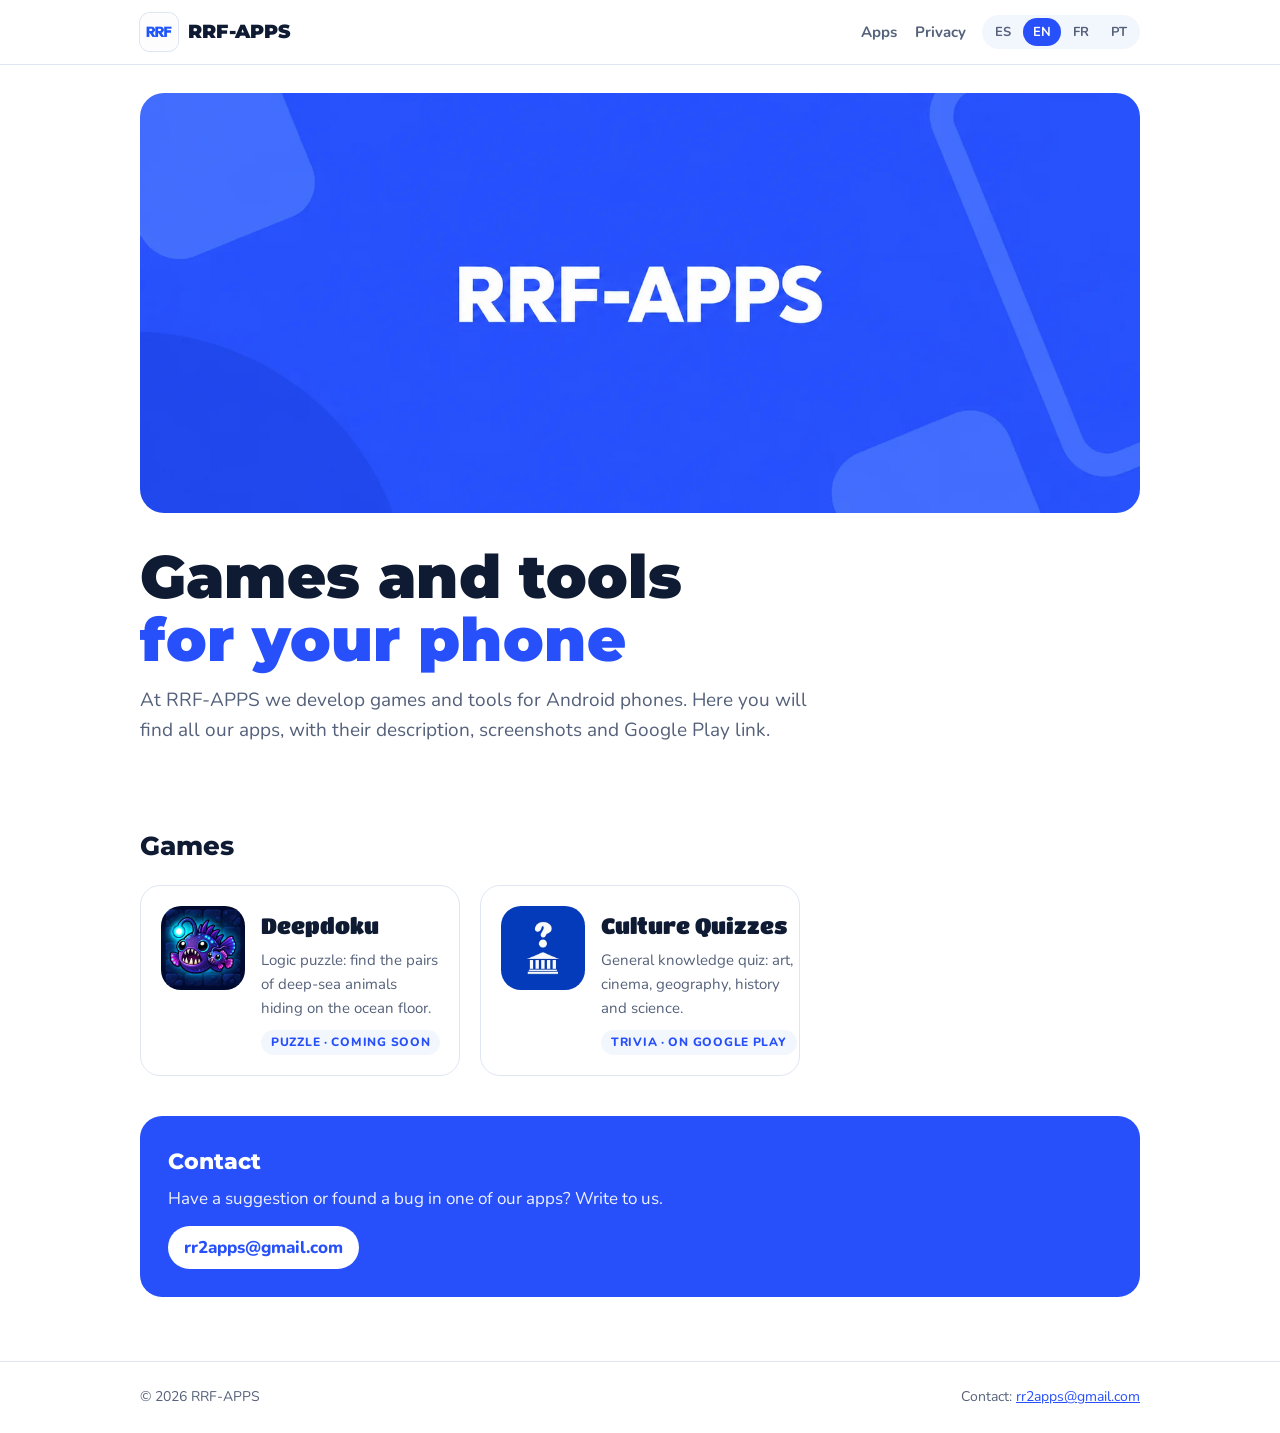
==== commit 56e85f9a: "Culture Quizzes: page, home card and privacy policy Page /culture-quizzes/ with the same design as D" ====
--- a/index.html
+++ b/index.html
@@ -31,6 +31,8 @@
   <div class="apps">
     <a class="app" href="deepdoku/"><img src="deepdoku/img/icon.webp" alt="" width="84" height="84">
       <div><h3>Deepdoku</h3><div data-l="es"><p>Puzzle de lógica: encuentra las parejas de animales en el fondo del mar.</p><span class="tag">Puzzle · Próximamente</span></div><div data-l="en"><p>Logic puzzle: find the pairs of deep-sea animals hiding on the ocean floor.</p><span class="tag">Puzzle · Coming soon</span></div><div data-l="fr"><p>Puzzle de logique : trouve les paires d'animaux cachées au fond de la mer.</p><span class="tag">Puzzle · Bientôt</span></div><div data-l="pt"><p>Quebra-cabeça de lógica: encontre os pares de animais no fundo do mar.</p><span class="tag">Quebra-cabeça · Em breve</span></div></div></a>
+    <a class="app" href="culture-quizzes/"><img src="culture-quizzes/img/icon.webp" alt="" width="84" height="84">
+      <div><div data-l="es"><h3>Preguntas Cultura</h3><p>Preguntas de cultura general: arte, cine, geografía, historia y ciencia.</p><span class="tag">Preguntas · En Google Play</span></div><div data-l="en"><h3>Culture Quizzes</h3><p>General knowledge quiz: art, cinema, geography, history and science.</p><span class="tag">Trivia · On Google Play</span></div><div data-l="fr"><h3>Questions Culture</h3><p>Quiz de culture générale : art, cinéma, géographie, histoire et sciences.</p><span class="tag">Quiz · Sur Google Play</span></div><div data-l="pt"><h3>Perguntas Cultura</h3><p>Perguntas de conhecimentos gerais: arte, cinema, geografia, história e ciência.</p><span class="tag">Perguntas · No Google Play</span></div></div></a>
   </div>
   <div class="contact-box"><div data-l="es"><h2>Contacto</h2><p>¿Tienes una sugerencia o has encontrado un fallo en alguna app? Escríbenos.</p></div><div data-l="en"><h2>Contact</h2><p>Have a suggestion or found a bug in one of our apps? Write to us.</p></div><div data-l="fr"><h2>Contact</h2><p>Tu as une suggestion ou tu as trouvé un bug dans une de nos applis ? Écris-nous.</p></div><div data-l="pt"><h2>Contato</h2><p>Tem uma sugestão ou encontrou um erro em algum app? Escreva para nós.</p></div><a class="mail" href="mailto:rr2apps@gmail.com">rr2apps@gmail.com</a></div>
 </main>
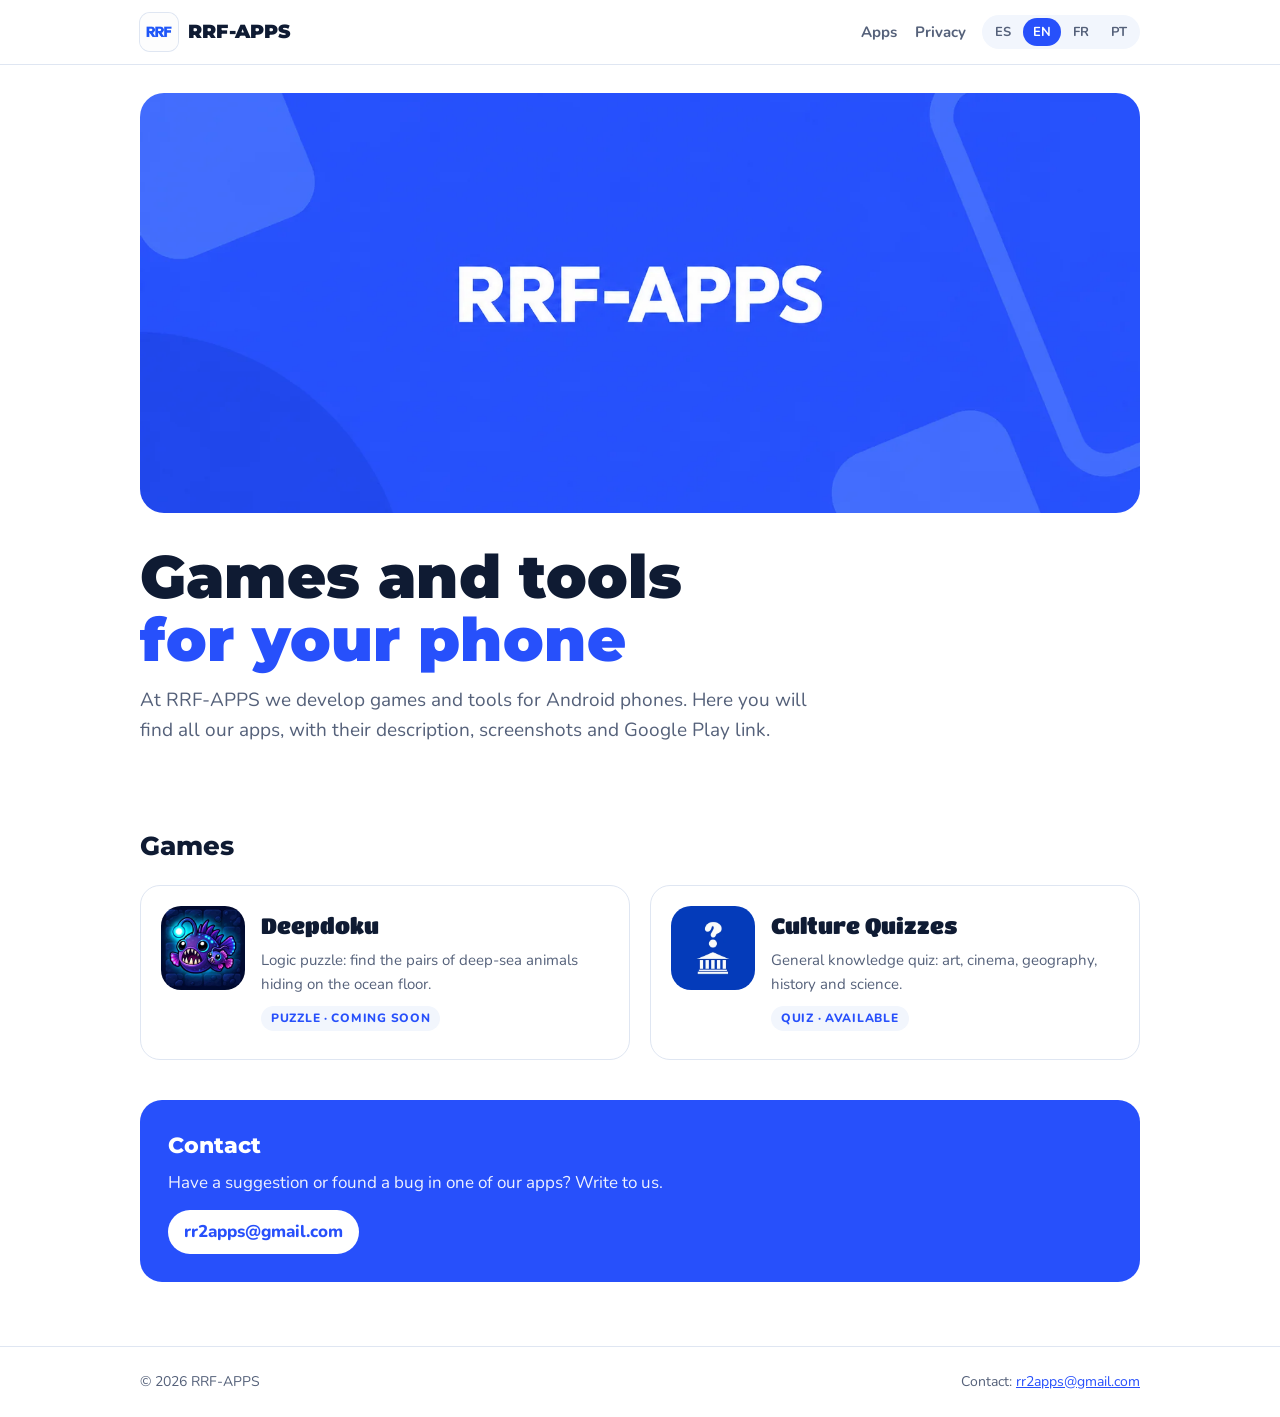
==== commit e9332e48: "Fix app cards on phones and use the same Google Play button - The phone styles were written before t" ====
--- a/index.html
+++ b/index.html
@@ -12,7 +12,7 @@
 <link rel="preconnect" href="https://fonts.googleapis.com"><link rel="preconnect" href="https://fonts.gstatic.com" crossorigin>
 <link rel="stylesheet" href="https://fonts.googleapis.com/css2?family=Montserrat:wght@700;800;900&family=Nunito:wght@500;700;800&display=swap">
 <meta property="og:image" content="https://rirofer82.github.io/assets/img/og.jpg">
-<link rel="stylesheet" href="assets/css/site.css?v=ddb85e23">
+<link rel="stylesheet" href="assets/css/site.css?v=e6dab5ea">
 <script src="assets/js/lang.js?v=90177235"></script>
 </head>
 <body>
@@ -32,7 +32,7 @@
     <a class="app" href="deepdoku/"><img src="deepdoku/img/icon.webp" alt="" width="84" height="84">
       <div><h3>Deepdoku</h3><div data-l="es"><p>Puzzle de lógica: encuentra las parejas de animales en el fondo del mar.</p><span class="tag">Puzzle · Próximamente</span></div><div data-l="en"><p>Logic puzzle: find the pairs of deep-sea animals hiding on the ocean floor.</p><span class="tag">Puzzle · Coming soon</span></div><div data-l="fr"><p>Puzzle de logique : trouve les paires d'animaux cachées au fond de la mer.</p><span class="tag">Puzzle · Bientôt</span></div><div data-l="pt"><p>Quebra-cabeça de lógica: encontre os pares de animais no fundo do mar.</p><span class="tag">Quebra-cabeça · Em breve</span></div></div></a>
     <a class="app" href="culture-quizzes/"><img src="culture-quizzes/img/icon.webp" alt="" width="84" height="84">
-      <div><div data-l="es"><h3>Preguntas Cultura</h3><p>Preguntas de cultura general: arte, cine, geografía, historia y ciencia.</p><span class="tag">Preguntas · En Google Play</span></div><div data-l="en"><h3>Culture Quizzes</h3><p>General knowledge quiz: art, cinema, geography, history and science.</p><span class="tag">Trivia · On Google Play</span></div><div data-l="fr"><h3>Questions Culture</h3><p>Quiz de culture générale : art, cinéma, géographie, histoire et sciences.</p><span class="tag">Quiz · Sur Google Play</span></div><div data-l="pt"><h3>Perguntas Cultura</h3><p>Perguntas de conhecimentos gerais: arte, cinema, geografia, história e ciência.</p><span class="tag">Perguntas · No Google Play</span></div></div></a>
+      <div><div data-l="es"><h3>Preguntas Cultura</h3><p>Preguntas de cultura general: arte, cine, geografía, historia y ciencia.</p><span class="tag">Quiz · Disponible</span></div><div data-l="en"><h3>Culture Quizzes</h3><p>General knowledge quiz: art, cinema, geography, history and science.</p><span class="tag">Quiz · Available</span></div><div data-l="fr"><h3>Questions Culture</h3><p>Quiz de culture générale : art, cinéma, géographie, histoire et sciences.</p><span class="tag">Quiz · Disponible</span></div><div data-l="pt"><h3>Perguntas Cultura</h3><p>Perguntas de conhecimentos gerais: arte, cinema, geografia, história e ciência.</p><span class="tag">Quiz · Disponível</span></div></div></a>
   </div>
   <div class="contact-box"><div data-l="es"><h2>Contacto</h2><p>¿Tienes una sugerencia o has encontrado un fallo en alguna app? Escríbenos.</p></div><div data-l="en"><h2>Contact</h2><p>Have a suggestion or found a bug in one of our apps? Write to us.</p></div><div data-l="fr"><h2>Contact</h2><p>Tu as une suggestion ou tu as trouvé un bug dans une de nos applis ? Écris-nous.</p></div><div data-l="pt"><h2>Contato</h2><p>Tem uma sugestão ou encontrou um erro em algum app? Escreva para nós.</p></div><a class="mail" href="mailto:rr2apps@gmail.com">rr2apps@gmail.com</a></div>
 </main>
--- a/assets/css/site.css
+++ b/assets/css/site.css
@@ -39,34 +39,6 @@
 .lang-list button[aria-pressed="true"]{background:var(--brand);color:var(--brand-ink)}
 .lang-list .lname{display:none}
 .lang-toggle{display:none}
-@media (max-width:640px){
-  header.top .wrap{flex-wrap:nowrap;gap:10px;min-height:56px}
-  .brand{font-size:16px;gap:8px;min-width:0}
-  .brand img{width:32px;height:32px;border-radius:8px}
-  nav.links{gap:12px;font-size:14px}
-  .lang-toggle{display:inline-flex;align-items:center;gap:4px;font:inherit;font-size:13px;font-weight:800;color:var(--ink);background:var(--bg-soft);border:1px solid var(--line);border-radius:999px;padding:5px 9px 5px 11px;cursor:pointer}
-  .lang-list{display:none;position:absolute;right:0;top:calc(100% + 8px);z-index:10;flex-direction:column;gap:2px;padding:6px;border-radius:14px;
-    background:var(--card);border:1px solid var(--line);box-shadow:0 12px 30px rgba(15,27,51,.16);min-width:160px}
-  .langs.open .lang-list{display:flex}
-  .lang-list button{display:flex;gap:10px;align-items:center;justify-content:flex-start;padding:9px 12px;border-radius:10px;font-size:15px;text-align:left}
-  .lang-list button b{width:26px}
-  .lang-list .lname{display:inline;font-weight:700}
-  body{font-size:16px}
-  .hero{padding-block:16px 24px}
-  .hero .banner{border-radius:18px;margin-bottom:22px}
-  .hero h1{font-size:30px}
-  .hero p{font-size:17px}
-  h2.section{margin-top:28px}
-  .app{grid-template-columns:64px 1fr;padding:16px;gap:14px}
-  .app img{width:64px;height:64px;border-radius:16px}
-  .dd .wrap{padding-block:28px}
-  .dd-head img{width:64px;height:64px;border-radius:16px}
-  .dd-body{gap:28px;margin-top:28px}
-  .btn{font-size:16px;padding:8px 18px 10px}
-  .legal{padding-block:28px}
-  footer.bottom{margin-top:40px}
-  footer.bottom .wrap{flex-direction:column;gap:6px}
-}
 @media (max-width:360px){nav.links a:first-child{display:none}}
 
 footer.bottom{border-top:1px solid var(--line);margin-top:64px;color:var(--ink-dim);font-size:14px}
@@ -79,13 +51,14 @@
 .hero h1 span{color:var(--brand)}
 .hero p{font-size:19px;color:var(--ink-dim);max-width:46ch;margin:0}
 h2.section{font-family:var(--font-brand);font-weight:800;font-size:26px;margin:40px 0 18px}
-.apps{display:grid;grid-template-columns:repeat(auto-fill,minmax(300px,1fr));gap:20px}
+.apps{display:grid;grid-template-columns:repeat(auto-fill,minmax(min(360px,100%),1fr));gap:20px}
 .app{display:grid;grid-template-columns:84px 1fr;gap:16px;align-items:start;padding:20px;border:1px solid var(--line);border-radius:20px;background:var(--card);text-decoration:none;color:inherit;transition:transform .15s,box-shadow .15s}
 .app:hover{transform:translateY(-2px);box-shadow:0 10px 30px rgba(15,27,51,.08)}
 .app img{width:84px;height:84px;border-radius:20px}
-.app h3{margin:2px 0 4px;font-family:var(--font-display);font-weight:400;font-size:22px;color:var(--ink)}
+.app>div{min-width:0}
+.app h3{overflow-wrap:anywhere;margin:2px 0 4px;font-family:var(--font-display);font-weight:400;font-size:22px;color:var(--ink)}
 .app p{margin:0;color:var(--ink-dim);font-size:15px}
-.tag{display:inline-block;white-space:nowrap;margin-top:10px;font-size:12px;font-weight:800;letter-spacing:.06em;text-transform:uppercase;color:var(--brand);background:var(--bg-soft);padding:3px 10px;border-radius:999px}
+.tag{display:inline-block;max-width:100%;white-space:nowrap;overflow:hidden;text-overflow:ellipsis;margin-top:10px;font-size:12px;font-weight:800;letter-spacing:.06em;text-transform:uppercase;color:var(--brand);background:var(--bg-soft);padding:3px 10px;border-radius:999px}
 
 /* página de Deepdoku */
 .dd{background:radial-gradient(120% 80% at 50% 0%,var(--abyss-2),var(--abyss) 70%);color:#e6f3ff}
@@ -97,8 +70,10 @@
 .feature{border-radius:20px;box-shadow:0 20px 60px rgba(0,0,0,.45);width:100%;height:auto;aspect-ratio:1024/500}
 .cta{display:flex;gap:12px;flex-wrap:wrap;align-items:center;margin-top:24px}
 .btn{display:inline-flex;align-items:center;gap:8px;font-family:var(--font-display);font-size:18px;color:#fff;text-decoration:none;border:3px solid #0b0a35;border-radius:999px;padding:8px 24px 10px;
-  background:linear-gradient(180deg,#7cf3ff 0%,#2ec9e6 48%,#1592c4 52%,#1aa6d6 100%);box-shadow:inset 0 3px 0 rgba(255,255,255,.55),0 4px 0 #0b0a35;text-shadow:0 2px 0 #0b5a86}
-.btn.soon{background:#1b2c4d;box-shadow:inset 0 2px 0 rgba(255,255,255,.12),0 4px 0 #0b0a35;text-shadow:none;cursor:default}
+  background:#1b2c4d;box-shadow:inset 0 2px 0 rgba(255,255,255,.12),0 4px 0 #0b0a35}
+.dd a.btn{color:#fff}
+a.btn:hover{background:#24395f}
+.btn.soon{cursor:default}
 .dd-body{display:grid;grid-template-columns:minmax(0,1fr) minmax(0,1fr);gap:40px;margin-top:40px}
 @media (max-width:760px){.dd-body{grid-template-columns:1fr}}
 .dd-body h2{font-family:var(--font-display);font-weight:400;font-size:24px;margin:0 0 10px}
@@ -127,3 +102,34 @@
 .contact-box p{margin:0 0 14px;opacity:.92;max-width:60ch}
 .contact-box .mail{display:inline-block;color:var(--brand);background:#fff;font-weight:800;text-decoration:none;padding:8px 16px;border-radius:999px}
 @media (max-width:640px){.contact-box{padding:22px;margin-top:28px}.contact-box h2{font-size:19px}}
+
+/* Phones: at the end so these rules override the general ones above */
+@media (max-width:640px){
+  header.top .wrap{flex-wrap:nowrap;gap:10px;min-height:56px}
+  .brand{font-size:16px;gap:8px;min-width:0}
+  .brand img{width:32px;height:32px;border-radius:8px}
+  nav.links{gap:12px;font-size:14px}
+  .lang-toggle{display:inline-flex;align-items:center;gap:4px;font:inherit;font-size:13px;font-weight:800;color:var(--ink);background:var(--bg-soft);border:1px solid var(--line);border-radius:999px;padding:5px 9px 5px 11px;cursor:pointer}
+  .lang-list{display:none;position:absolute;right:0;top:calc(100% + 8px);z-index:10;flex-direction:column;gap:2px;padding:6px;border-radius:14px;
+    background:var(--card);border:1px solid var(--line);box-shadow:0 12px 30px rgba(15,27,51,.16);min-width:160px}
+  .langs.open .lang-list{display:flex}
+  .lang-list button{display:flex;gap:10px;align-items:center;justify-content:flex-start;padding:9px 12px;border-radius:10px;font-size:15px;text-align:left}
+  .lang-list button b{width:26px}
+  .lang-list .lname{display:inline;font-weight:700}
+  body{font-size:16px}
+  .hero{padding-block:16px 24px}
+  .hero .banner{border-radius:18px;margin-bottom:22px}
+  .hero h1{font-size:30px}
+  .hero p{font-size:17px}
+  h2.section{margin-top:28px}
+  .app{grid-template-columns:56px 1fr;padding:14px;gap:12px}
+  .app img{width:56px;height:56px;border-radius:14px}
+  .tag{font-size:11px;letter-spacing:.02em;padding:3px 8px}
+  .dd .wrap{padding-block:28px}
+  .dd-head img{width:64px;height:64px;border-radius:16px}
+  .dd-body{gap:28px;margin-top:28px}
+  .btn{font-size:16px;padding:8px 18px 10px}
+  .legal{padding-block:28px}
+  footer.bottom{margin-top:40px}
+  footer.bottom .wrap{flex-direction:column;gap:6px}
+}
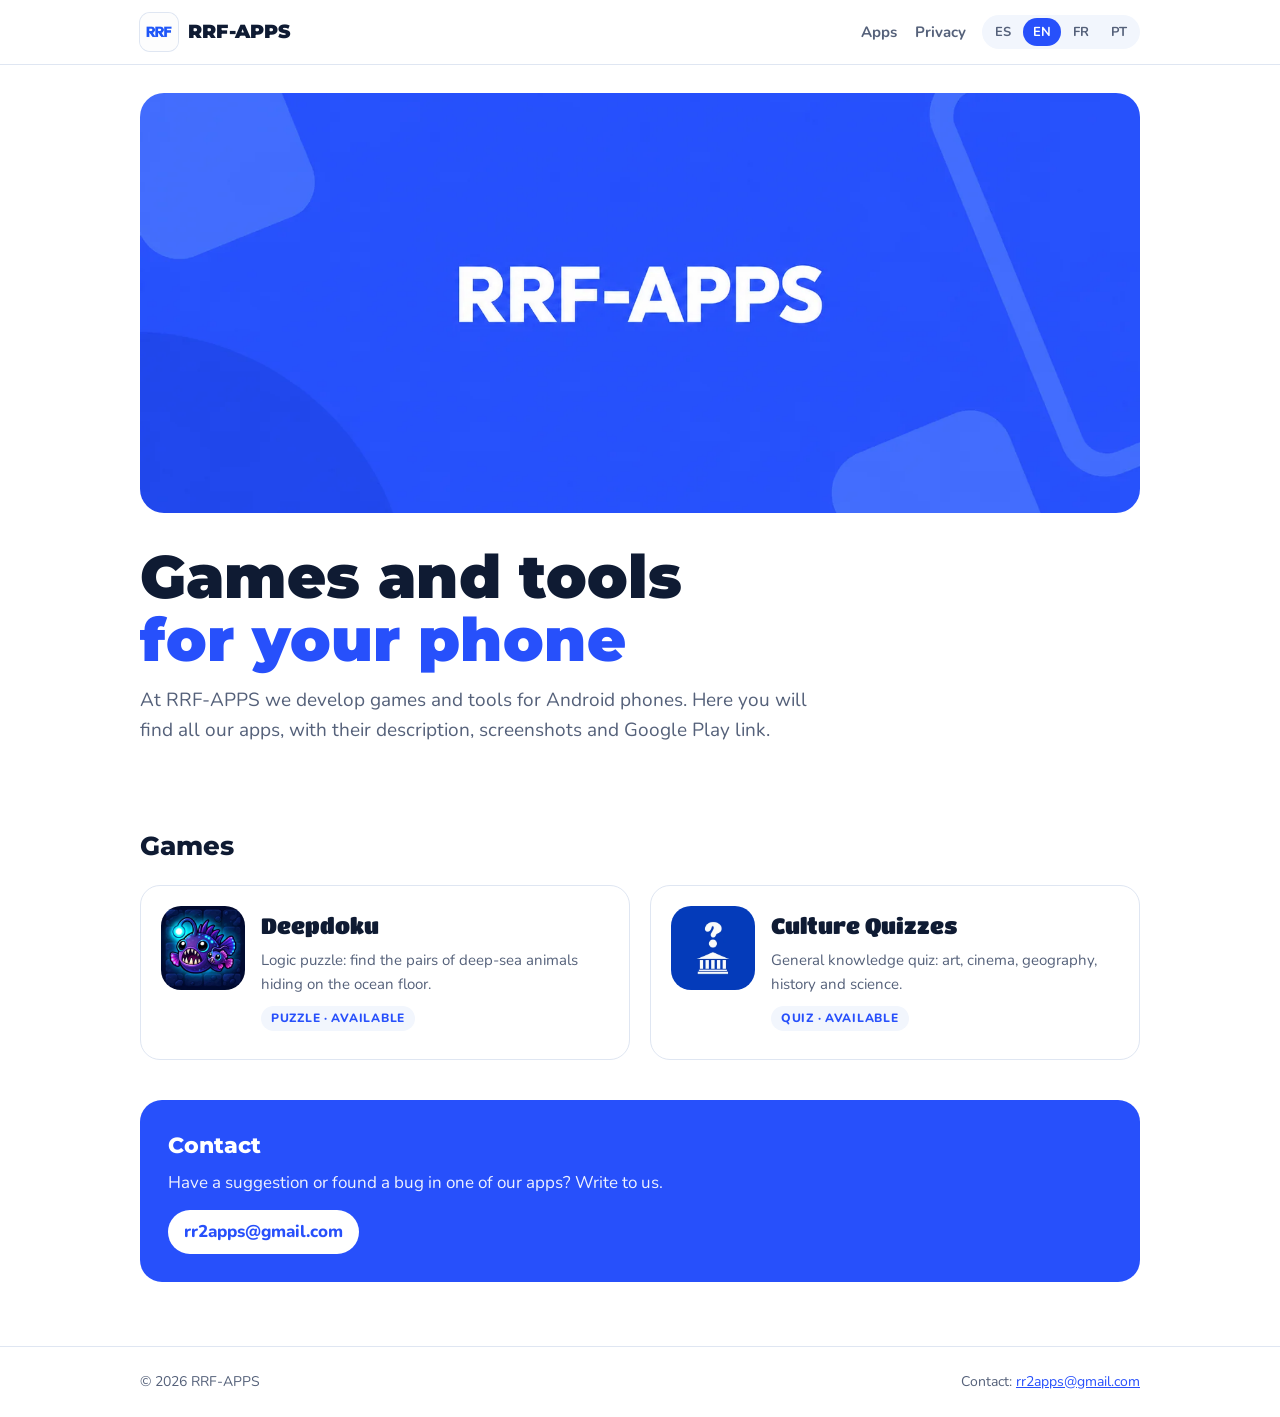
==== commit 68306c8b: "Deepdoku is published: Google Play button and Available tag Co-Authored-By: Claude Opus 5.5 <noreply" ====
--- a/index.html
+++ b/index.html
@@ -30,7 +30,7 @@
   <h2 class="section" id="apps"><span data-l="es">Juegos</span><span data-l="en">Games</span><span data-l="fr">Jeux</span><span data-l="pt">Jogos</span></h2>
   <div class="apps">
     <a class="app" href="deepdoku/"><img src="deepdoku/img/icon.webp" alt="" width="84" height="84">
-      <div><h3>Deepdoku</h3><div data-l="es"><p>Puzzle de lógica: encuentra las parejas de animales en el fondo del mar.</p><span class="tag">Puzzle · Próximamente</span></div><div data-l="en"><p>Logic puzzle: find the pairs of deep-sea animals hiding on the ocean floor.</p><span class="tag">Puzzle · Coming soon</span></div><div data-l="fr"><p>Puzzle de logique : trouve les paires d'animaux cachées au fond de la mer.</p><span class="tag">Puzzle · Bientôt</span></div><div data-l="pt"><p>Quebra-cabeça de lógica: encontre os pares de animais no fundo do mar.</p><span class="tag">Quebra-cabeça · Em breve</span></div></div></a>
+      <div><h3>Deepdoku</h3><div data-l="es"><p>Puzzle de lógica: encuentra las parejas de animales en el fondo del mar.</p><span class="tag">Puzzle · Disponible</span></div><div data-l="en"><p>Logic puzzle: find the pairs of deep-sea animals hiding on the ocean floor.</p><span class="tag">Puzzle · Available</span></div><div data-l="fr"><p>Puzzle de logique : trouve les paires d'animaux cachées au fond de la mer.</p><span class="tag">Puzzle · Disponible</span></div><div data-l="pt"><p>Quebra-cabeça de lógica: encontre os pares de animais no fundo do mar.</p><span class="tag">Quebra-cabeça · Disponível</span></div></div></a>
     <a class="app" href="culture-quizzes/"><img src="culture-quizzes/img/icon.webp" alt="" width="84" height="84">
       <div><div data-l="es"><h3>Preguntas Cultura</h3><p>Preguntas de cultura general: arte, cine, geografía, historia y ciencia.</p><span class="tag">Quiz · Disponible</span></div><div data-l="en"><h3>Culture Quizzes</h3><p>General knowledge quiz: art, cinema, geography, history and science.</p><span class="tag">Quiz · Available</span></div><div data-l="fr"><h3>Questions Culture</h3><p>Quiz de culture générale : art, cinéma, géographie, histoire et sciences.</p><span class="tag">Quiz · Disponible</span></div><div data-l="pt"><h3>Perguntas Cultura</h3><p>Perguntas de conhecimentos gerais: arte, cinema, geografia, história e ciência.</p><span class="tag">Quiz · Disponível</span></div></div></a>
   </div>
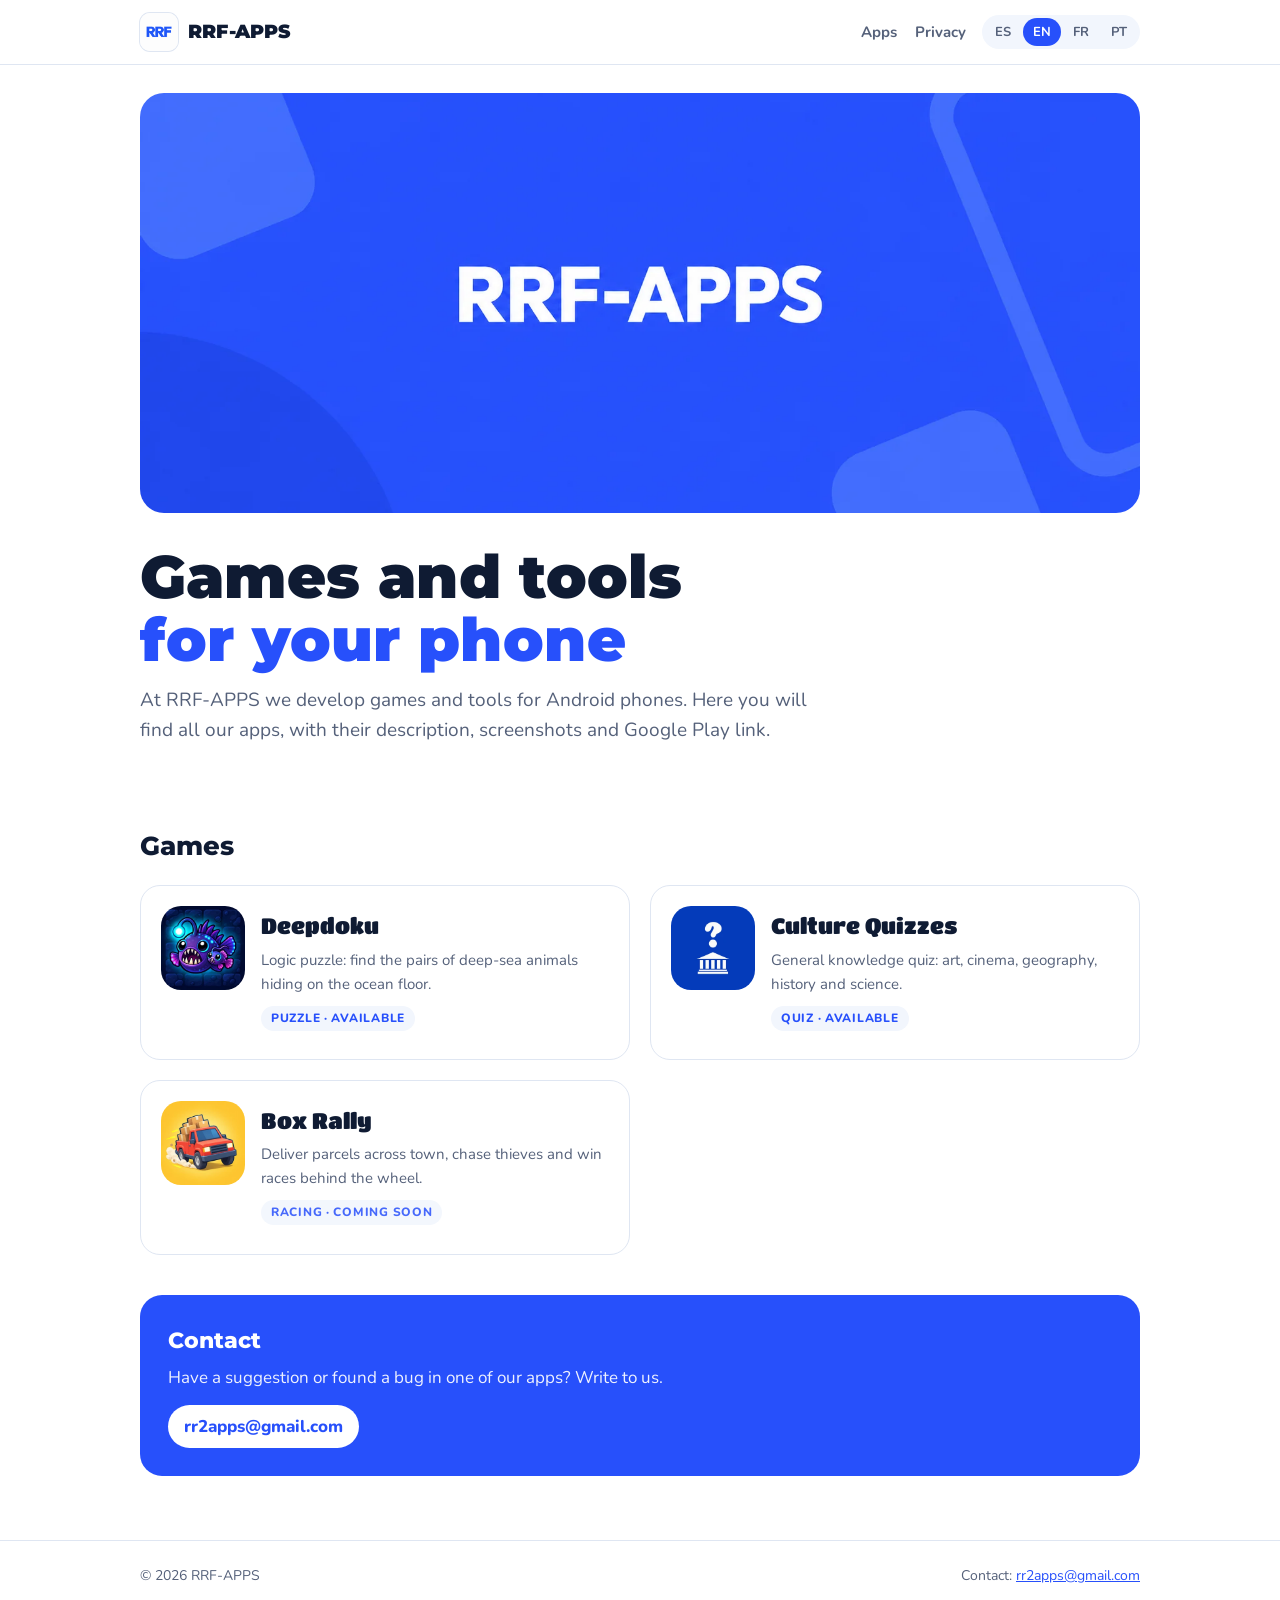
==== commit ae1f6927: "Box Rally: página «próximamente», tarjeta en la portada y en la política de privacidad - box-rally/:" ====
--- a/index.html
+++ b/index.html
@@ -12,7 +12,7 @@
 <link rel="preconnect" href="https://fonts.googleapis.com"><link rel="preconnect" href="https://fonts.gstatic.com" crossorigin>
 <link rel="stylesheet" href="https://fonts.googleapis.com/css2?family=Montserrat:wght@700;800;900&family=Nunito:wght@500;700;800&display=swap">
 <meta property="og:image" content="https://rirofer82.github.io/assets/img/og.jpg">
-<link rel="stylesheet" href="assets/css/site.css?v=e6dab5ea">
+<link rel="stylesheet" href="assets/css/site.css?v=f686c8b5">
 <script src="assets/js/lang.js?v=90177235"></script>
 </head>
 <body>
@@ -33,6 +33,8 @@
       <div><h3>Deepdoku</h3><div data-l="es"><p>Puzzle de lógica: encuentra las parejas de animales en el fondo del mar.</p><span class="tag">Puzzle · Disponible</span></div><div data-l="en"><p>Logic puzzle: find the pairs of deep-sea animals hiding on the ocean floor.</p><span class="tag">Puzzle · Available</span></div><div data-l="fr"><p>Puzzle de logique : trouve les paires d'animaux cachées au fond de la mer.</p><span class="tag">Puzzle · Disponible</span></div><div data-l="pt"><p>Quebra-cabeça de lógica: encontre os pares de animais no fundo do mar.</p><span class="tag">Quebra-cabeça · Disponível</span></div></div></a>
     <a class="app" href="culture-quizzes/"><img src="culture-quizzes/img/icon.webp" alt="" width="84" height="84">
       <div><div data-l="es"><h3>Preguntas Cultura</h3><p>Preguntas de cultura general: arte, cine, geografía, historia y ciencia.</p><span class="tag">Quiz · Disponible</span></div><div data-l="en"><h3>Culture Quizzes</h3><p>General knowledge quiz: art, cinema, geography, history and science.</p><span class="tag">Quiz · Available</span></div><div data-l="fr"><h3>Questions Culture</h3><p>Quiz de culture générale : art, cinéma, géographie, histoire et sciences.</p><span class="tag">Quiz · Disponible</span></div><div data-l="pt"><h3>Perguntas Cultura</h3><p>Perguntas de conhecimentos gerais: arte, cinema, geografia, história e ciência.</p><span class="tag">Quiz · Disponível</span></div></div></a>
+    <a class="app" href="box-rally/"><img src="box-rally/img/icon.webp" alt="" width="84" height="84">
+      <div><h3>Box Rally</h3><div data-l="es"><p>Reparte paquetes por la ciudad, persigue ladrones y gana carreras al volante.</p><span class="tag soon">Carreras · Próximamente</span></div><div data-l="en"><p>Deliver parcels across town, chase thieves and win races behind the wheel.</p><span class="tag soon">Racing · Coming soon</span></div><div data-l="fr"><p>Livre des colis en ville, poursuis des voleurs et gagne des courses au volant.</p><span class="tag soon">Course · Bientôt</span></div><div data-l="pt"><p>Entregue pacotes pela cidade, persiga ladrões e vença corridas ao volante.</p><span class="tag soon">Corrida · Em breve</span></div></div></a>
   </div>
   <div class="contact-box"><div data-l="es"><h2>Contacto</h2><p>¿Tienes una sugerencia o has encontrado un fallo en alguna app? Escríbenos.</p></div><div data-l="en"><h2>Contact</h2><p>Have a suggestion or found a bug in one of our apps? Write to us.</p></div><div data-l="fr"><h2>Contact</h2><p>Tu as une suggestion ou tu as trouvé un bug dans une de nos applis ? Écris-nous.</p></div><div data-l="pt"><h2>Contato</h2><p>Tem uma sugestão ou encontrou um erro em algum app? Escreva para nós.</p></div><a class="mail" href="mailto:rr2apps@gmail.com">rr2apps@gmail.com</a></div>
 </main>
--- a/assets/css/site.css
+++ b/assets/css/site.css
@@ -133,3 +133,5 @@
   footer.bottom{margin-top:40px}
   footer.bottom .wrap{flex-direction:column;gap:6px}
 }
+.shots.wide img{width:min(440px,82vw);aspect-ratio:16/9}
+.tag.soon{opacity:.85}
